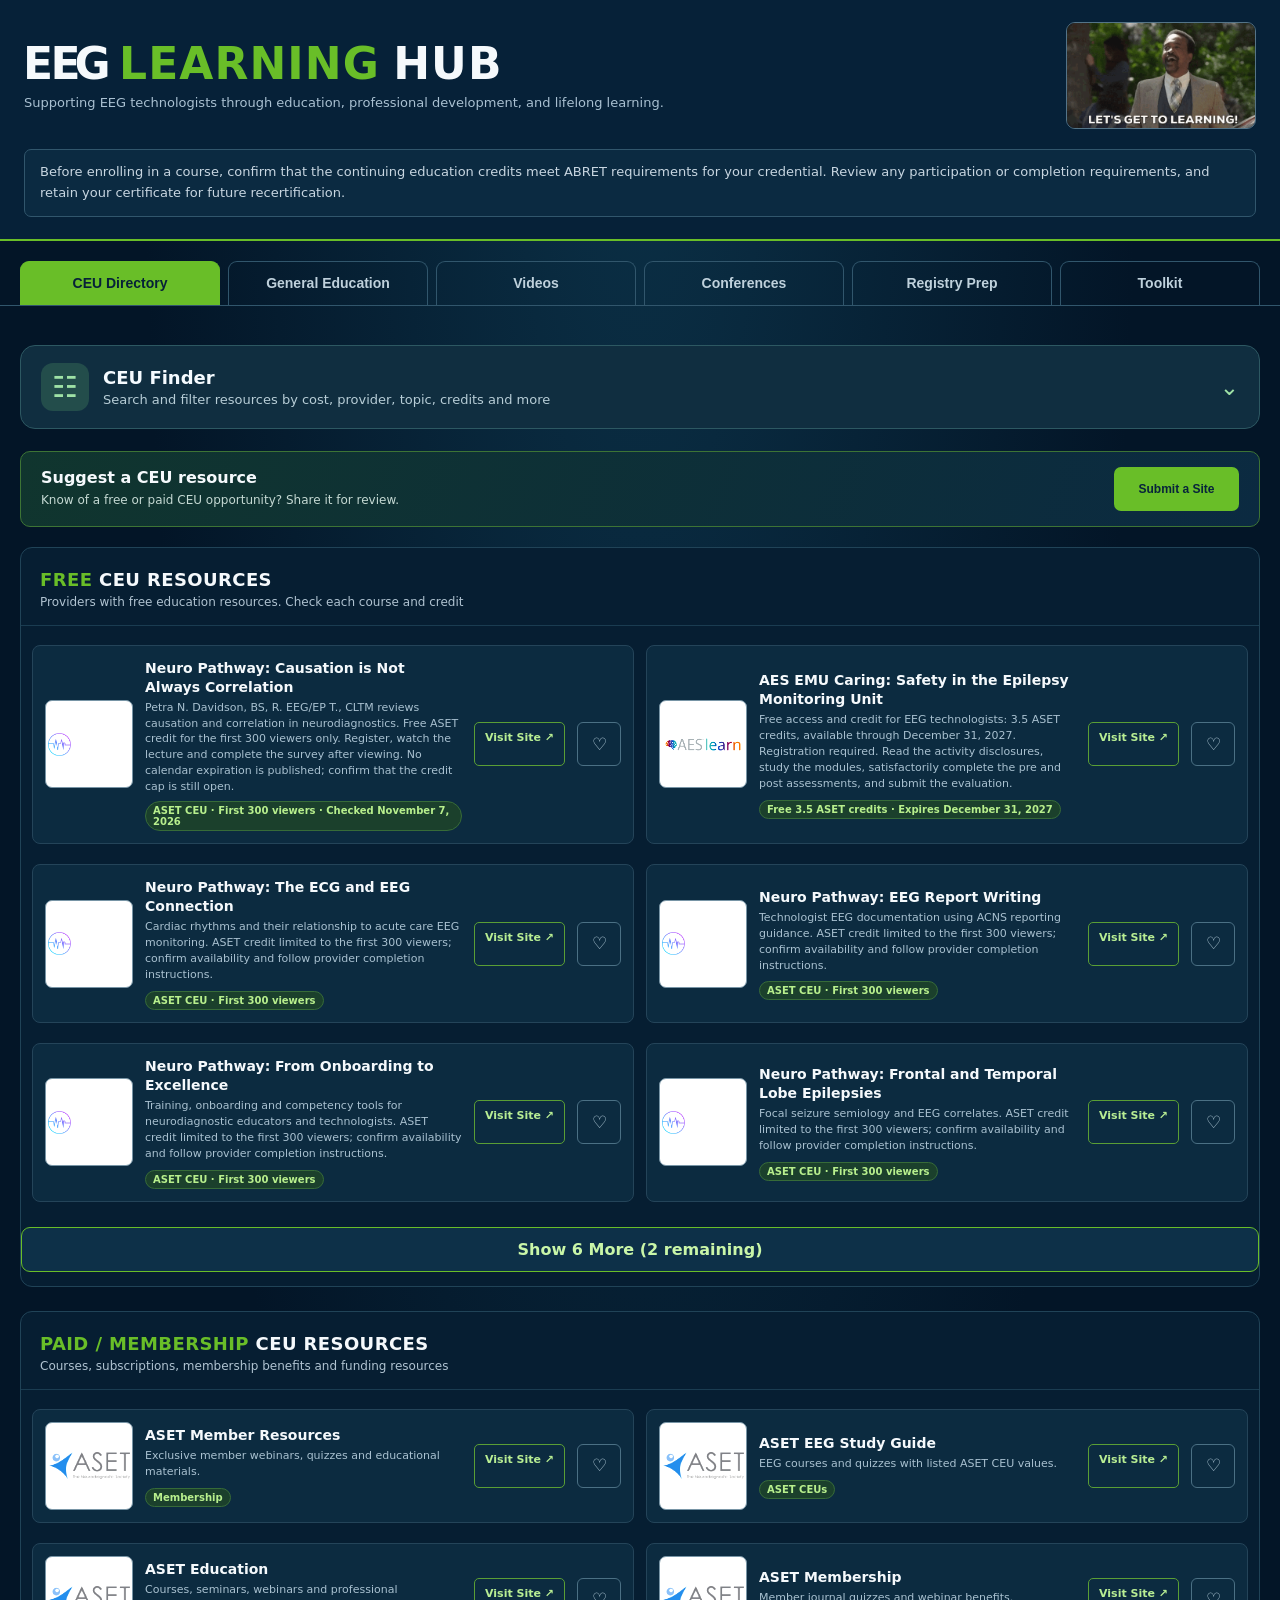
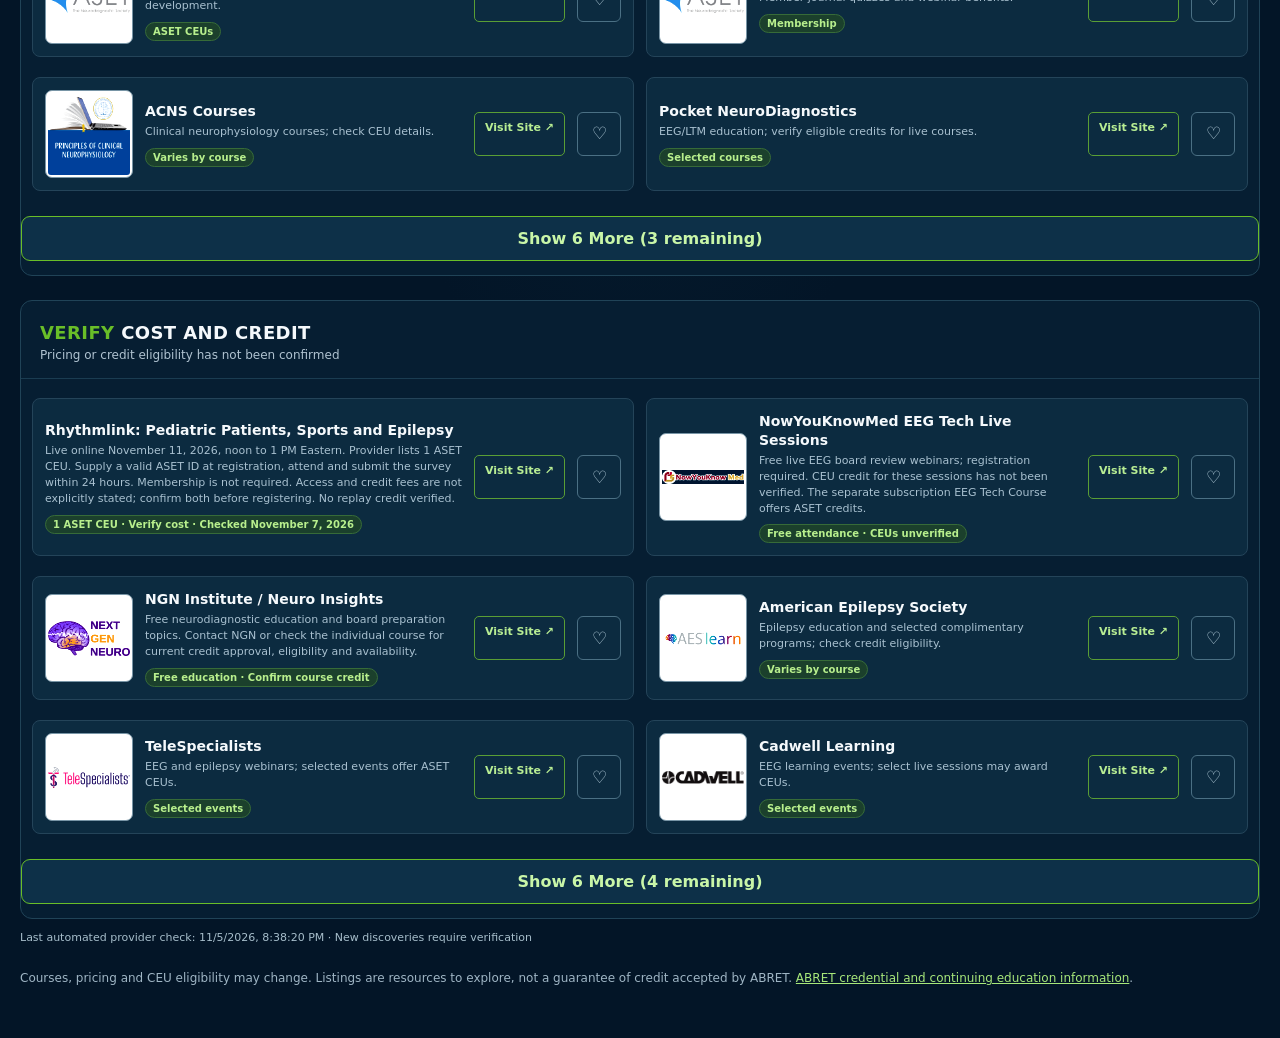
==== index.html @ 89c53925 "Show remaining resource counts on all See More buttons" ====
<!DOCTYPE html>
<html lang="en"><head><meta charset="utf-8"/><meta content="width=device-width,initial-scale=1" name="viewport"/><title>EEG Learning Hub</title><style>
:root{color-scheme:dark;--bg:#031527;--navy:#08243b;--panel:#092238;--line:#1c4153;--green:#69be28;--muted:#adc2d1}*{box-sizing:border-box}body{margin:0;background:radial-gradient(ellipse at top,#0b3046 0,#031527 55%);font-family:Inter,system-ui,-apple-system,Segoe UI,sans-serif;color:#f5f9fc}header{background:#062138;border-bottom:2px solid var(--green);padding:22px max(24px,calc((100vw - 1280px)/2));}.head{display:flex;align-items:center;justify-content:space-between;gap:24px}.brand{display:flex;align-items:center;gap:15px}.pulse{width:53px;height:53px;border:2px solid var(--green);border-radius:50%;display:grid;place-items:center;color:var(--green);font-size:29px}h1{margin:0;font-size:clamp(27px,4vw,44px);line-height:1.05;letter-spacing:-1px}h1 em{font-style:normal;color:var(--green)}.sub{color:#a9c0d1;margin:8px 0 0;font-size:13px}.baby{width:190px;height:107px;object-fit:cover;border:1px solid #547488;border-radius:9px}.notice{margin:20px auto 0;border:1px solid #31566c;border-radius:7px;background:#0b2a41;padding:12px 15px;max-width:1280px;color:#c8d6e1;font-size:13px;line-height:1.6}main{max-width:1320px;margin:0 auto;padding:27px 20px 50px}.grid{display:grid;grid-template-columns:1fr 1fr;gap:22px}.column{background:#061e32;border:1px solid #204357;border-radius:12px;overflow:hidden}.sectionhead{display:flex;align-items:center;gap:12px;padding:21px 19px 16px;border-bottom:1px solid #1a3c51}.symbol{display:grid;place-items:center;background:#173b38;border:1px solid #3e7b40;border-radius:50%;height:42px;width:42px;color:var(--green);font-size:22px}.sectionhead h2{font-size:18px;margin:0;letter-spacing:.4px}.sectionhead h2 span{color:var(--green)}.sectionhead p{font-size:12px;color:#b0c3d1;margin:5px 0 0}.entries{padding:11px}.entry{display:flex;gap:12px;align-items:center;background:#0c2b40;border:1px solid #244459;border-radius:8px;margin:8px 0;padding:12px}.logo{height:49px;width:49px;min-width:49px;border:1px solid #43616c;border-radius:7px;background:#eef5f8;color:#12334b;display:grid;place-items:center;font-size:12px;font-weight:900;text-transform:uppercase;text-align:center;padding:3px;letter-spacing:-.3px}.info{min-width:0;flex:1}.info strong{font-size:14px}.info p{margin:4px 0 6px;color:#a9c1d0;font-size:11px;line-height:1.45}.tag{display:inline-block;color:#b8ef8d;background:#1b402c;border:1px solid #376b38;padding:3px 7px;border-radius:20px;font-size:10px;font-weight:700}.visit{color:#b8ed93;border:1px solid #5a9e35;border-radius:5px;text-decoration:none;padding:8px 10px;font-size:11px;font-weight:700;white-space:nowrap}.visit:hover{background:#69be28;color:#071a27}.footer{color:#9fb5c4;font-size:12px;line-height:1.6;margin-top:25px}.footer a{color:#a7e77a}.update{font-size:11px;color:#a7becb;margin:12px 0 0}.candidate{border-color:#715f37}.candidate .tag{color:#f4db91;background:#433b24;border-color:#806b39}@media(max-width:850px){.grid{grid-template-columns:1fr}.baby{width:145px;height:86px}header{padding:20px}.entry{padding:10px}.sectionhead h2{font-size:16px}}@media(max-width:480px){.baby{width:112px;height:75px}.pulse{display:none}h1{font-size:27px}.visit{font-size:10px;padding:7px}.logo{height:40px;width:40px;min-width:40px}.info strong{font-size:12px}}

.submit-banner{max-width:1280px;margin:0 0 20px;padding:20px;border:1px solid #3d7435;border-radius:12px;background:linear-gradient(110deg,#10352e,#0b2a41);display:flex;align-items:center;justify-content:space-between;gap:18px}
.submit-banner h2{font-size:19px;margin:0 0 6px}.submit-banner p{font-size:13px;color:#c5d9d3;margin:0;line-height:1.5}
.submit-btn{border:0;border-radius:7px;background:#69be28;color:#08243b;padding:12px 18px;font-size:13px;font-weight:800;cursor:pointer;white-space:nowrap}
.submit-btn:hover{background:#83d74a}
.ceu-dialog{border:1px solid #40675d;border-radius:14px;background:#08243b;color:#f5f9fc;max-width:570px;width:calc(100% - 28px);max-height:90vh;overflow:auto;padding:25px;box-shadow:0 24px 70px #0009}
.ceu-dialog::backdrop{background:#010c18c9}
.dialog-top{display:flex;align-items:start;justify-content:space-between;gap:15px}
.dialog-top h2{margin:0 0 7px;color:#b8ef8d;font-size:23px}
.dialog-top p{color:#b4c9d5;font-size:13px;line-height:1.55;margin:0 0 16px}
.dialog-close{background:transparent;color:white;border:1px solid #567384;border-radius:6px;font-size:21px;cursor:pointer;padding:3px 11px}
.ceu-form{display:grid;grid-template-columns:1fr 1fr;gap:14px}
.ceu-field{display:flex;flex-direction:column;gap:6px}
.ceu-field.wide{grid-column:1/-1}
.ceu-field label{font-size:12px;font-weight:700;color:#e2f0f7}
.ceu-field input,.ceu-field select,.ceu-field textarea{width:100%;border:1px solid #547184;border-radius:7px;background:#0d3049;color:white;padding:11px;font:inherit;font-size:14px}
.ceu-field input:focus,.ceu-field select:focus,.ceu-field textarea:focus{outline:2px solid #69be28;outline-offset:1px}
.ceu-field input::placeholder,.ceu-field textarea::placeholder{color:#a5bdcb}
.ceu-form .submit-btn{grid-column:1/-1}
.ceu-privacy{grid-column:1/-1;color:#b2c6d1;font-size:12px;line-height:1.5}
.ceu-setup{grid-column:1/-1;color:#ffdf94;font-size:12px}
@media(max-width:650px){.submit-banner{flex-direction:column;align-items:stretch}.submit-btn{width:100%}.ceu-form{grid-template-columns:1fr}}

/* CEU tools */
.tools-shell{max-width:1280px;margin:22px auto 0;padding:0 20px}.tools-head{font-size:21px;color:#f5f9fc;margin:0 0 13px}.tools-grid{display:grid;grid-template-columns:1fr 1fr;gap:16px}.tool-panel{background:#08243b;border:1px solid #2b5266;border-radius:12px;padding:20px}.tool-panel h3{margin:0 0 7px;font-size:19px;color:#b8ef8d}.tool-panel p{color:#b4c8d4;font-size:13px;line-height:1.5}.tool-panel label{display:block;color:#dce9f1;font-size:12px;margin:12px 0 5px;font-weight:700}.tool-panel input,.tool-panel select{width:100%;border:1px solid #56788b;border-radius:6px;background:#0e3049;color:#fff;padding:10px;font:inherit;font-size:14px}.tool-panel input::placeholder{color:#9fb7c6}.tool-btn{display:inline-block;border:1px solid #69be28;border-radius:7px;background:#69be28;color:#062138;padding:10px 13px;margin-top:12px;cursor:pointer;font-weight:800;font-size:12px}.tool-btn.secondary{background:transparent;color:#b8ef8d}.tool-btn:focus-visible,.favorite-btn:focus-visible{outline:3px solid #fff;outline-offset:2px}.tool-muted{font-size:11px;color:#aec5d1;line-height:1.5}.tool-result{padding:12px;margin-top:12px;background:#103b46;border:1px solid #39725b;border-radius:8px;font-size:14px;line-height:1.6}.tool-result strong{color:#b8ef8d}.tool-list{margin-top:12px;display:grid;gap:9px}.tool-item{background:#0c2b40;border:1px solid #315569;border-radius:8px;padding:12px;display:flex;align-items:center;justify-content:space-between;gap:10px}.tool-item strong{font-size:13px}.tool-item small{display:block;color:#b1c8d6;font-size:11px;margin-top:5px;line-height:1.5}.tool-item a{color:#b8ef8d}.tool-item button{background:transparent;border:1px solid #547386;color:#dceaf2;border-radius:5px;padding:7px;cursor:pointer}.tool-empty{padding:14px;background:#0c2b40;border:1px dashed #45677b;border-radius:8px;color:#b8cbd8;font-size:13px}.favorite-btn{border:1px solid #4b7084;border-radius:6px;background:transparent;color:#b8d0dd;padding:8px;cursor:pointer;font-size:17px;flex-shrink:0}.favorite-btn[aria-pressed=true]{color:#69be28;border-color:#69be28}.track-fields{display:grid;grid-template-columns:1fr 1fr;gap:0 12px}.track-fields .wide{grid-column:1/-1}.tools-note{font-size:12px;color:#b7cbd6;margin:12px 0}.tools-note a{color:#b8ef8d}@media(max-width:780px){.tools-grid{grid-template-columns:1fr}.track-fields{grid-template-columns:1fr}.tools-shell{padding:0 15px}}

/* CEU Toolkit: professional expandable sections */
.toolkit-intro{color:#b4c9d5;font-size:13px;margin:4px 0 20px}
.toolkit-accordions{display:grid;grid-template-columns:1fr;gap:12px;max-width:1060px;margin:0 auto}
.tool-accordion{border:1px solid #2b5266;border-radius:12px;background:#0a2940;overflow:hidden;transition:border-color .2s ease,background .2s ease}
.tool-accordion:hover{border-color:#4b8052}
.tool-accordion[open]{border-color:#69be28;background:#0b2c43}
.tool-accordion>summary{list-style:none;display:flex;align-items:center;gap:15px;padding:19px 21px;cursor:pointer;user-select:none;min-height:74px}
.tool-accordion>summary::-webkit-details-marker{display:none}
.tool-accordion>summary:focus-visible{outline:3px solid #69be28;outline-offset:-4px}
.accordion-symbol{width:38px;height:38px;flex-shrink:0;border:1px solid #456e55;border-radius:9px;background:#153b37;color:#a6ed76;display:grid;place-items:center;font-size:22px;line-height:1}
.accordion-name{flex:1;color:#f3f8fb;font-size:17px;font-weight:750;letter-spacing:.1px}
.accordion-chevron{width:11px;height:11px;flex-shrink:0;border-right:2px solid #9dd57c;border-bottom:2px solid #9dd57c;transform:rotate(45deg);transition:transform .2s ease;margin-right:5px;margin-top:-5px}
.tool-accordion[open] .accordion-chevron{transform:rotate(225deg);margin-top:5px}
.accordion-body{padding:18px 22px 24px;border-top:1px solid #24485b;background:#082238}
.accordion-body>p:first-child{margin-top:0;color:#b9cdda;font-size:13px;line-height:1.6}
.accordion-body .submit-banner{margin:0;max-width:none}
@media(max-width:650px){.tool-accordion>summary{padding:16px 14px;gap:11px;min-height:66px}.accordion-name{font-size:15px}.accordion-body{padding:17px 14px 22px}}

/* Visual recertification progress dashboard */
.renewal-dashboard{margin-top:16px;padding:20px;border:1px solid #3e6d63;border-radius:13px;background:linear-gradient(135deg,#0d3443,#0b293d);color:#eaf5f8}
.renewal-dashboard[hidden]{display:none}
.renewal-top{display:flex;align-items:center;justify-content:space-between;gap:12px;font-size:14px;font-weight:700;margin-bottom:12px}
.renewal-top strong{font-size:24px;color:#a7ef79;font-variant-numeric:tabular-nums}
.renewal-track{height:13px;background:#28475a;border-radius:99px;overflow:hidden}
.renewal-fill{height:100%;width:0;background:linear-gradient(90deg,#69be28,#b4f58a);border-radius:99px;transition:width .25s ease}
.renewal-stats{display:grid;grid-template-columns:repeat(3,minmax(0,1fr));gap:10px;margin-top:17px}
.renewal-stats>div{padding:13px 10px;background:#123a4b;border:1px solid #315765;border-radius:9px;min-width:0}
.renewal-stats span{display:block;font-size:12px;color:#b9d0d8;margin-bottom:7px}
.renewal-stats strong{display:block;font-size:18px;color:#fff;overflow-wrap:anywhere;font-variant-numeric:tabular-nums}
.renewal-message{margin:15px 0 0;font-size:13px;line-height:1.5;color:#c8dfd7}
@media(max-width:570px){.renewal-dashboard{padding:14px}.renewal-stats{grid-template-columns:1fr}.renewal-stats>div{display:flex;align-items:center;justify-content:space-between;gap:10px}.renewal-stats span{margin:0}.renewal-stats strong{font-size:16px}}
@media(min-width:1100px){.grid{grid-template-columns:repeat(3,minmax(0,1fr))}}

.edu-tabs{max-width:1320px;margin:16px auto 0;padding:0 20px;display:flex;gap:10px;flex-wrap:wrap}
.edu-tab{background:#0d3048;color:#d7e8f1;border:1px solid #477187;border-radius:9px;padding:12px 17px;font:inherit;font-size:14px;font-weight:750;cursor:pointer}
.edu-tab[aria-selected="true"]{background:#69be28;color:#071a27;border-color:#69be28}
.edu-tab:focus-visible{outline:3px solid #fff;outline-offset:3px}
#general-education-view[hidden],#ceu-directory-view[hidden]{display:none!important}
.general-education-note{border:1px solid #4b748b;background:#0c2d44;border-radius:10px;padding:17px 20px;margin-bottom:16px;color:#d5e7f0;line-height:1.6}
.general-education-note strong{display:block;font-size:19px;color:#fff;margin-bottom:5px}
.general-education-note p{margin:0}
#general-education-view .grid{grid-template-columns:1fr}
@media(max-width:650px){.edu-tabs{gap:7px}.edu-tab{flex:1;padding:11px 8px;font-size:12px}}
.eeg-video-brand{overflow:hidden;display:flex;align-items:center;justify-content:center;background:#fff!important;border-radius:12px}.eeg-video-brand img{width:85%;height:85%;object-fit:contain;display:block}.eeg-video-brand{min-width:48px;min-height:48px}

/* Final EEG Tech NES title artwork: only active on the Zelda ready screen. */
#flappy-easter-box .fb-overlay.zelda-story-intro{
 background:#f7b1a8 url("[data-uri]") center center / 100% 100% no-repeat !important;
 padding:0 !important;gap:0 !important;overflow:hidden !important;cursor:pointer;
}
#flappy-easter-box .fb-overlay.zelda-story-intro > #fb-title,
#flappy-easter-box .fb-overlay.zelda-story-intro > #fb-message,
#flappy-easter-box .fb-overlay.zelda-story-intro > #fb-start{display:none !important;}
</style><style>
.ceu-tabs{max-width:1280px;margin:20px auto 0;padding:0 20px;display:flex;gap:10px;border-bottom:1px solid #31566c}
.ceu-tab{background:transparent;color:#bfd1dc;border:1px solid #31566c;border-bottom:0;border-radius:9px 9px 0 0;padding:13px 22px;font-size:14px;font-weight:750;cursor:pointer}
.ceu-tab:hover,.ceu-tab:focus-visible{color:#fff;border-color:#69be28}
.ceu-tab.active{background:#69be28;color:#062138;border-color:#69be28}
.ceu-view[hidden]{display:none!important}
@media(max-width:480px){.ceu-tab{flex:1;padding:12px 8px;font-size:13px}}
</style><style>.conference-grid{max-width:1280px;margin:auto;display:grid;grid-template-columns:repeat(2,minmax(0,1fr));gap:16px}.conference-card{background:#061e32;border:1px solid #204357;border-radius:12px;padding:22px}.conference-card h3{font-size:18px}.conference-card small,.conference-card a{color:#a3e572}.conference-card a{font-weight:700}@media(max-width:700px){.conference-grid{grid-template-columns:1fr}.ceu-tabs{flex-wrap:wrap}.ceu-tab{flex:1 1 40%}}</style>
<style>
.entry .logo {
  overflow: hidden;
  padding: 5px;
}
.entry .logo img {
  display: block;
  width: 100%;
  height: 100%;
  object-fit: contain;
}
</style>


















<style id="registry-prep-layout">
/* Registry Prep: one consistent responsive layout, original navy and green theme */
#registry-prep-view {
  width:100%; max-width:1280px; margin:0 auto; padding:22px 20px 52px;
}
#registry-prep-view > .general-education-note {
  max-width:none; margin:0 0 12px; padding:18px 22px;
  background:#0c2d44; border:1px solid #31566c; border-radius:10px;
  color:#d5e7f0; text-align:center;
}
#registry-prep-view > .general-education-note strong {
  display:block; color:#f5f9fc; font-size:21px; margin-bottom:5px;
}
#registry-prep-view > .general-education-note p {
  max-width:750px; margin:0 auto; font-size:13px; line-height:1.6;
}
#registry-prep-view > .submit-banner {
  display:flex; flex-direction:row; align-items:center; justify-content:space-between;
  gap:16px; max-width:none !important; margin:0 0 22px !important;
  padding:15px 20px; border:1px solid #3d7435; border-radius:10px;
  background:linear-gradient(110deg,#10352e,#0b2a41); text-align:left;
}
#registry-prep-view > .submit-banner > div { flex:1; min-width:0; max-width:none; margin:0; }
#registry-prep-view > .submit-banner h2 { margin:0 0 4px; font-size:16px; color:#f5f9fc; }
#registry-prep-view > .submit-banner p { margin:0; font-size:12px; color:#c5d9d3; line-height:1.5; }
#registry-prep-view > .submit-banner .submit-btn {
  flex:none; width:auto; min-width:125px; padding:10px 15px;
  background:#69be28; color:#08243b; font-size:12px;
}
#registry-prep-view > .grid {
  display:flex; flex-direction:column; gap:22px;
  width:100%; max-width:none; margin:0;
}
#registry-prep-view .column { width:100%; min-width:0; overflow:hidden; }
#registry-prep-view .sectionhead {
  display:flex; align-items:center; justify-content:flex-start;
  padding:17px 20px; text-align:left;
}
#registry-prep-view .sectionhead h2 { font-size:18px; }
#registry-prep-view .sectionhead p { font-size:12px; }
#registry-prep-view .entries {
  display:grid; grid-template-columns:repeat(3,minmax(0,1fr));
  gap:12px; padding:14px; align-items:stretch;
}
#registry-prep-view .entry {
  display:flex; flex-direction:column; align-items:center;
  min-width:0; margin:0; padding:17px 14px;
  gap:10px; text-align:center;
}
#registry-prep-view .entry .logo { width:50px; height:50px; min-width:50px; }
#registry-prep-view .entry .info {
  flex:1; width:100%; min-width:0; display:flex;
  flex-direction:column; align-items:center; gap:6px;
}
#registry-prep-view .entry .info strong { font-size:14px; line-height:1.35; overflow-wrap:anywhere; }
#registry-prep-view .entry .info p { font-size:12px; line-height:1.5; margin:0; overflow-wrap:anywhere; }
#registry-prep-view .entry .tag { margin-top:auto; }
#registry-prep-view .entry .visit { margin-top:auto; font-size:11px; }
#registry-prep-view .footer { margin:20px 0 0; }
@media(max-width:900px) {
  #registry-prep-view .entries { grid-template-columns:repeat(2,minmax(0,1fr)); }
}
@media(max-width:600px) {
  #registry-prep-view { padding:16px 12px 35px; }
  #registry-prep-view > .general-education-note { padding:16px 13px; }
  #registry-prep-view > .general-education-note strong { font-size:19px; }
  #registry-prep-view > .submit-banner { flex-direction:column; align-items:stretch; text-align:center; padding:15px; gap:12px; }
  #registry-prep-view > .submit-banner .submit-btn { width:100%; }
  #registry-prep-view .entries { grid-template-columns:1fr; gap:9px; padding:10px; }
  #registry-prep-view .entry { flex-direction:row; text-align:left; align-items:center; padding:12px; gap:11px; }
  #registry-prep-view .entry .logo { flex:none; width:43px; height:43px; min-width:43px; }
  #registry-prep-view .entry .info { align-items:flex-start; gap:5px; }
  #registry-prep-view .entry .tag { margin-top:0; }
  #registry-prep-view .entry .visit { flex:none; margin:0; }
  #registry-prep-view .sectionhead { padding:15px; }
}
@media(max-width:380px) {
  #registry-prep-view .entry { flex-wrap:wrap; }
  #registry-prep-view .entry .visit { margin-left:54px; }
}


</style>
<style id="section-suggestion-layout">
#ceu-directory-view > .section-suggestion,
#general-education-view > .section-suggestion,
#conferences-view > .section-suggestion {
  display:flex;align-items:center;justify-content:space-between;gap:16px;
  width:100%;max-width:none;margin:0 0 20px;padding:15px 20px;
  border:1px solid #3d7435;border-radius:10px;
  background:linear-gradient(110deg,#10352e,#0b2a41);text-align:left;
}
.section-suggestion > div {flex:1;min-width:0}
.section-suggestion h2 {margin:0 0 4px;font-size:16px;color:#f5f9fc}
.section-suggestion p {margin:0;font-size:12px;color:#c5d9d3;line-height:1.5}
.section-suggestion .submit-btn {flex:none;width:auto;min-width:125px;padding:10px 15px;background:#69be28;color:#08243b;font-size:12px}
@media(max-width:600px) {
#ceu-directory-view > .section-suggestion,
#general-education-view > .section-suggestion,
#conferences-view > .section-suggestion {flex-direction:column;align-items:stretch;text-align:center;padding:15px}
.section-suggestion .submit-btn {width:100%}
}
</style>
<style id="eeg-videos-styles">
#videos-view{max-width:1280px;margin:0 auto;padding:22px 20px 52px;width:100%}
#videos-view .general-education-note{max-width:none;margin:0 0 14px}
.eeg-video-note{font-size:13px;line-height:1.6;color:#b7cbd5;border:1px solid #31566c;border-radius:12px;padding:13px 16px;margin-bottom:20px;background:rgba(7,23,37,.55)}
.eeg-video-grid{display:grid;grid-template-columns:repeat(2,minmax(0,1fr));gap:16px}
.eeg-video-card{display:flex;gap:16px;align-items:flex-start;border:1px solid #31566c;border-radius:16px;padding:20px;background:linear-gradient(145deg,#102c40,#091e2f);box-shadow:0 6px 22px rgba(0,0,0,.12)}
.eeg-video-mark{display:flex;flex:0 0 46px;width:46px;height:46px;align-items:center;justify-content:center;border-radius:12px;background:rgba(95,220,132,.12);border:1px solid rgba(95,220,132,.45);color:#82e7a0;font-size:20px}
.eeg-video-info{min-width:0}.eeg-video-info h3{font-size:18px;line-height:1.3;color:#effafc;margin:0 0 6px}.eeg-video-info p{font-size:14px;color:#c3d6df;line-height:1.6;margin:0 0 12px}
.eeg-video-info .eeg-video-meta{color:#80e8a3;font-weight:700;font-size:12px;margin-bottom:8px}
.eeg-video-info a{display:inline-flex;gap:8px;align-items:center;border:1px solid #66d68d;border-radius:9px;padding:9px 13px;color:#9df5b7;text-decoration:none;font-weight:700;font-size:13px;min-height:42px}
.eeg-video-info a:hover,.eeg-video-info a:focus-visible{background:rgba(95,220,132,.13)}
@media(max-width:760px){.eeg-video-grid{grid-template-columns:1fr}.eeg-video-card{padding:16px}.eeg-video-mark{width:40px;height:40px;flex-basis:40px}}
</style><style id="eeg-larger-clearer-icons">
/* Larger, legible provider icons throughout the resource tabs. */
.entry .logo {width:66px!important;height:66px!important;min-width:66px!important;padding:4px!important;flex-shrink:0;}
.entry .logo img {width:100%!important;height:100%!important;object-fit:contain!important;image-rendering:auto;}
.conference-card .conference-logo {width:72px!important;height:72px!important;object-fit:contain!important;padding:4px!important;}
.eeg-video-card .eeg-video-mark,.eeg-video-brand {width:66px!important;height:66px!important;min-width:66px!important;flex-basis:66px!important;}
.eeg-video-brand img,.eeg-video-mark img {width:94%!important;height:94%!important;object-fit:contain!important;}
.accordion-symbol {width:48px!important;height:48px!important;font-size:27px!important;}
@media(max-width:650px){.entry .logo{width:56px!important;height:56px!important;min-width:56px!important}.conference-card .conference-logo{width:60px!important;height:60px!important}.eeg-video-card .eeg-video-mark,.eeg-video-brand{width:56px!important;height:56px!important;min-width:56px!important;flex-basis:56px!important}}
</style><style id="smart-ceu-finder-style">#smart-ceu-finder{margin:12px 0 22px;border:1px solid #2d5862;background:#102e40;border-radius:15px;overflow:hidden}#smart-ceu-finder>summary{list-style:none;cursor:pointer;display:flex;align-items:center;gap:14px;padding:17px 20px;color:#f5fbff}#smart-ceu-finder>summary::-webkit-details-marker{display:none}.scf-icon{width:48px;height:48px;border-radius:12px;background:#234d4b;color:#9fe2a6;font-size:29px;display:grid;place-items:center;flex-shrink:0}.scf-summary{display:flex;flex:1;flex-direction:column;gap:4px}.scf-summary strong{font-size:18px}.scf-summary small{font-size:13px;color:#b7cdd6}.scf-chevron{font-size:23px;color:#9fe2a6;transition:transform .2s}#smart-ceu-finder[open] .scf-chevron{transform:rotate(180deg)}.scf-body{border-top:1px solid #2d5862;padding:18px 20px}.scf-search-label{display:block;margin-bottom:7px;font-size:13px;color:#c6dce4}.scf-body input,.scf-body select{width:100%;border:1px solid #426477;border-radius:8px;background:#071e2e;color:#fff;padding:12px;font-size:15px;min-width:0}.scf-controls{display:grid;grid-template-columns:repeat(3,minmax(0,1fr));gap:13px;margin:17px 0}.scf-controls label{font-size:13px;color:#d3e4e9;display:flex;flex-direction:column;gap:6px}.scf-actions{display:flex;justify-content:space-between;align-items:center;gap:12px;margin-bottom:12px;color:#b9d1d9;font-size:13px}.scf-actions button{background:transparent;color:#a6e9ba;border:1px solid #487164;padding:8px 12px;border-radius:8px;cursor:pointer}.scf-action-buttons{display:flex;gap:10px;flex-wrap:wrap;justify-content:flex-end}#scf-submit{background:#9fe2a6!important;color:#092b27!important;border:1px solid #9fe2a6!important;font-weight:800;padding:12px 22px;min-height:44px}#scf-submit:hover{background:#c3f5c8!important}#scf-submit:focus-visible{outline:3px solid #fff;outline-offset:3px}@media(max-width:700px){.scf-actions{align-items:stretch;flex-direction:column}.scf-action-buttons{display:grid;grid-template-columns:1fr 1fr}.scf-action-buttons button{min-height:44px}}.scf-results{display:grid;grid-template-columns:repeat(2,minmax(0,1fr));gap:11px}.scf-result{padding:14px;background:#092337;border:1px solid #2d4b60;border-radius:10px;min-width:0}.scf-result strong{display:block;font-size:15px;margin-bottom:7px}.scf-result p{font-size:13px;color:#b8cbd6;margin:7px 0}.scf-result .scf-tags{display:flex;flex-wrap:wrap;gap:6px}.scf-tag{font-size:11px;background:#23434f;border-radius:5px;padding:4px 7px;color:#d7e7e9}.scf-result a{display:inline-block;margin-top:8px;color:#a6e9ba;font-size:13px;font-weight:600}.scf-note{color:#adc4d0;font-size:12px;line-height:1.5;margin:16px 0 0}@media(max-width:700px){.scf-controls,.scf-results{grid-template-columns:1fr}.scf-body{padding:14px}.scf-summary strong{font-size:16px}.scf-summary small{font-size:12px}#smart-ceu-finder>summary{padding:13px}.scf-icon{width:42px;height:42px}}</style><style id="galaxy-fold-cover-responsive">
/* Galaxy Fold 7 cover display: narrow portrait layout, without changing unfolded/tablet layouts. */
@media (max-width: 420px) {
  html,body {max-width:100%;overflow-x:clip}
  header {padding:15px 12px}
  .head {gap:9px;align-items:center;min-width:0}
  .brand,.brand>div {min-width:0;flex:1 1 auto}
  header h1 {font-size:clamp(21px,6.4vw,27px);line-height:1.12;letter-spacing:-.6px;overflow-wrap:normal}
  header .sub {font-size:11px;line-height:1.4;margin-top:5px}
  header .baby {width:68px;height:65px;min-width:0;flex:0 0 68px;object-fit:cover}
  main {padding:15px 10px 32px;min-width:0}
  .notice {margin:12px 10px 0;padding:11px;font-size:12px}
  .edu-tabs,.ceu-tabs {padding-left:10px;padding-right:10px;gap:6px;min-width:0}
  .edu-tabs {display:grid;grid-template-columns:repeat(2,minmax(0,1fr))}
  .edu-tab,.ceu-tab {min-width:0;white-space:normal;text-align:center;overflow-wrap:anywhere;font-size:11px;line-height:1.25;padding:11px 5px}
  .ceu-tabs {display:grid;grid-template-columns:repeat(3,minmax(0,1fr))}
  .grid,.tools-grid,.conference-grid,.scf-controls,.scf-results {grid-template-columns:minmax(0,1fr)}
  .column,.tool-panel,.conference-card,.entry,.info {min-width:0}
  .entries {padding:7px}
  .entry {gap:8px;padding:9px 7px;flex-wrap:wrap;align-items:center}
  .entry .logo {width:45px!important;height:45px!important;min-width:45px!important;flex-basis:45px!important}
  .entry .info {flex:1 1 calc(100% - 62px)}
  .entry .info strong {font-size:13px;overflow-wrap:anywhere}
  .entry .info p {font-size:11px;overflow-wrap:anywhere}
  .entry .visit {margin-left:53px;min-height:38px;display:inline-flex;align-items:center;justify-content:center;font-size:12px;padding:8px 13px}
  .sectionhead {padding:14px 11px;gap:9px}
  .sectionhead h2 {font-size:15px}
  .tools-shell {padding:0 10px}
  .tool-panel,.conference-card {padding:14px}
  .submit-banner {padding:14px;margin-bottom:14px}
  #smart-ceu-finder {margin:10px 0 16px}
  #smart-ceu-finder>summary {gap:9px;padding:12px 10px}
  #smart-ceu-finder .scf-icon {width:36px;height:36px;font-size:22px;flex-basis:36px}
  #smart-ceu-finder .scf-summary {min-width:0}
  #smart-ceu-finder .scf-summary strong {font-size:15px}
  #smart-ceu-finder .scf-summary small {font-size:11px;line-height:1.4}
  #smart-ceu-finder .scf-body {padding:12px 10px}
  .scf-action-buttons {grid-template-columns:1fr 1fr;gap:7px}
  .scf-action-buttons button,#scf-submit {padding:11px 7px;font-size:12px;white-space:normal}
  .scf-result {padding:12px}
  .tool-item {flex-wrap:wrap}
  .tool-item a {overflow-wrap:anywhere}
  input,select,textarea {max-width:100%}
}
@media (max-width: 350px) {
  header .baby {width:54px;height:55px;flex-basis:54px}
  header h1 {font-size:20px}
  .edu-tab {font-size:10px}
  .scf-action-buttons {grid-template-columns:1fr}
  .entry .visit {margin-left:0;width:100%}
}
</style><style id="other-tab-finder-styles">
.other-tab-finder{margin:12px 0 22px;border:1px solid #2d5862;background:#102e40;border-radius:15px;overflow:hidden;color:#f5fbff}.other-tab-finder>summary{list-style:none;cursor:pointer;display:flex;align-items:center;gap:14px;padding:17px 20px}.other-tab-finder>summary::-webkit-details-marker{display:none}.other-tab-finder .scf-summary{flex:1}.otf-body{padding:18px;display:grid;gap:16px}.otf-body label{display:grid;gap:7px;color:#dceef4;font-size:14px;font-weight:650}.otf-body input,.otf-body select{width:100%;min-width:0;min-height:44px;border-radius:9px;border:1px solid #47727b;background:#071f31;color:white;padding:11px 12px;font:inherit}.otf-controls{display:grid;grid-template-columns:repeat(3,minmax(0,1fr));gap:12px}.otf-actions{display:flex;justify-content:space-between;align-items:center;gap:12px;flex-wrap:wrap}.otf-actions button{min-height:44px;padding:10px 16px;border-radius:9px;cursor:pointer;border:1px solid #487164;background:transparent;color:#a6e9ba;font-weight:700}.otf-actions .otf-submit{background:#9fe2a6;color:#092b27;border-color:#9fe2a6}.otf-results{display:grid;gap:12px}.otf-result{padding:15px;background:#09283b;border:1px solid #2d5862;border-radius:11px;overflow-wrap:anywhere}.otf-result strong{display:block;color:white;margin-bottom:7px}.otf-result p{font-size:13px;line-height:1.55;color:#d2e3ec;margin:6px 0 12px}.otf-result a{display:inline-block;color:#a6e9ba;font-weight:700}.otf-result small{display:block;color:#b8cbd3;margin-bottom:7px}@media(max-width:700px){.otf-controls{grid-template-columns:1fr}.otf-actions{align-items:stretch;flex-direction:column}.otf-actions .scf-action-buttons{display:grid;grid-template-columns:1fr 1fr;width:100%}.otf-actions button{width:100%;padding:10px 6px}.other-tab-finder>summary{padding:13px;gap:10px}.otf-body{padding:13px}}
</style><style id="zelda-full-story-repair">
/* Restore complete, accessible story over the original NES title artwork. */
#flappy-easter-box .fb-overlay.zelda-story-intro {
 background: #f9aea6 url("[data-uri]") center center / 100% 100% no-repeat !important;
 position:absolute !important; padding:0 !important; overflow:hidden !important;
 display:flex !important; align-items:center !important; justify-content:center !important;
}
#flappy-easter-box .fb-overlay.zelda-story-intro > #fb-title,
#flappy-easter-box .fb-overlay.zelda-story-intro > #fb-start {display:none !important;}
#flappy-easter-box .fb-overlay.zelda-story-intro > #fb-message {
 display:block !important; position:absolute !important; z-index:3 !important;
 top:57% !important; left:17% !important; width:66% !important;
 height:24% !important; max-width:none !important; max-height:none !important;
 box-sizing:border-box !important; margin:0 !important; padding:2px 5px !important;
 background:#f9aea6 !important; border:0 !important; border-radius:0 !important;
 color:#21150e !important; text-shadow:none !important; text-align:center !important;
 font-family:monospace !important; font-size:clamp(8px,1.05vw,14px) !important;
 font-weight:800 !important; line-height:1.18 !important; white-space:pre-line !important;
 overflow-y:auto !important; scrollbar-width:thin !important;
}
#flappy-easter-box .fb-overlay.zelda-story-intro::after {
 content:'PRESS SPACE OR TAP TO BEGIN' !important; position:absolute !important;
 top:81% !important; left:15% !important; width:70% !important;
 color:#21150e !important; font:900 clamp(9px,1.5vw,18px) monospace !important;
 text-align:center !important; z-index:4 !important;
}
@media(max-width:650px){
 #flappy-easter-box .fb-overlay.zelda-story-intro > #fb-message{font-size:clamp(7px,1.65vw,10px) !important;line-height:1.08 !important;}
 #flappy-easter-box .fb-overlay.zelda-story-intro::after{font-size:9px !important;}
}
</style><style id="rad-eeg-nes-intro-20261103">
#rad-eeg-overlay.rad-eeg-nes-intro {
  inset:0!important; border:0!important; padding:0!important; gap:0!important;
  display:flex; flex-direction:column; justify-content:flex-start!important;
  background:#000!important; overflow:hidden; color:#fff;
  font-family:"Courier New",monospace; image-rendering:pixelated;
}
#rad-eeg-overlay.rad-eeg-nes-intro::before {
  content:""; display:block; flex:0 0 29%; width:100%;
  background-image:url('[data-uri]'); background-size:contain;
  background-position:center; background-repeat:no-repeat;
  image-rendering:pixelated;
}
#rad-eeg-overlay.rad-eeg-nes-intro #rad-eeg-title {display:none!important}
#rad-eeg-overlay.rad-eeg-nes-intro #rad-eeg-message {
  position:relative; z-index:2; box-sizing:border-box;
  width:88%; max-width:none; margin:9% auto 0;
  flex:0 0 auto; padding:9px 14px;
  border:3px solid #ffd45a; background:#050505;
  color:#fff; text-shadow:none; font-family:"Courier New",monospace;
  font-weight:900; font-size:clamp(10px,1.45vw,18px);
  line-height:1.3; letter-spacing:.1px; text-align:center;
}
#rad-eeg-overlay.rad-eeg-nes-intro #rad-eeg-message .rad-controls {
  display:block; margin-top:6px; padding-top:6px;
  border-top:2px solid #178cf5; color:#a9a0ff;
  font-size:.85em;
}
#rad-eeg-overlay.rad-eeg-nes-intro::after {
  content:""; position:absolute; z-index:0;
  bottom:0; left:0; width:100%; height:34%;
  background-image:url('[data-uri]'); background-size:100% 100%;
  background-repeat:no-repeat; image-rendering:pixelated;
}
#rad-eeg-overlay.rad-eeg-nes-intro #rad-eeg-start {
  position:absolute; z-index:3; bottom:3%; left:50%;
  transform:translateX(-50%); padding:5px 16px;
  background:#000; border:0; color:#a99cff;
  font-family:"Courier New",monospace; font-weight:900;
  font-size:clamp(13px,2.1vw,25px); letter-spacing:2px;
  text-shadow:2px 2px #343080; white-space:nowrap; cursor:pointer;
}
@media(max-width:650px){
 #rad-eeg-overlay.rad-eeg-nes-intro #rad-eeg-message {
  width:94%; padding:5px 7px; border-width:2px;
  font-size:clamp(9px,2.1vw,12px); line-height:1.2;
 }
 #rad-eeg-overlay.rad-eeg-nes-intro::before {flex-basis:26%}
 #rad-eeg-overlay.rad-eeg-nes-intro::after {height:32%}
}
</style>
<style id="racer-intro-display-fix-20261103">
/* Show the controls only inside the intro card; retain the gameplay hint otherwise. */
#rad-eeg-shell:has(#rad-eeg-overlay.rad-eeg-nes-intro) #rad-eeg-note{display:none!important}
/* Keep the intro card visually centered between title artwork and the road. */
#rad-eeg-overlay.rad-eeg-nes-intro #rad-eeg-message{margin-top:9%!important}
@media(max-width:650px){#rad-eeg-overlay.rad-eeg-nes-intro #rad-eeg-message{margin-top:7%!important}}
</style>
<style id="brain-wars-gentle-twinkling-stars-20261103">
/* Pixel star layers animate opacity only: inexpensive on iPad and do not affect gameplay. */
#galaga-brain-layer.intro{isolation:isolate}
#galaga-brain-layer.intro::before,#galaga-brain-layer.intro::after{content:"";position:absolute;inset:0;pointer-events:none;z-index:0;background-repeat:no-repeat;background-size:100% 100%;}
#galaga-brain-layer.intro::before{background-image:radial-gradient(circle at 5.01% 60.91%,#7ec9e2 0 1px,transparent 1.5px),radial-gradient(circle at 30.34% 92.70%,#a4e2aa 0 1px,transparent 1.5px),radial-gradient(circle at 75.31% 29.16%,#a4e2aa 0 1px,transparent 1.5px),radial-gradient(circle at 20.82% 68.83%,#d3d5e9 0 1px,transparent 1.5px),radial-gradient(circle at 21.52% 39.27%,#d87e8d 0 1px,transparent 1.5px),radial-gradient(circle at 89.46% 33.95%,#f3cf70 0 1px,transparent 1.5px),radial-gradient(circle at 59.24% 9.25%,#d87e8d 0 1px,transparent 1.5px),radial-gradient(circle at 29.31% 75.52%,#a0baff 0 1px,transparent 1.5px),radial-gradient(circle at 79.33% 72.31%,#a0baff 0 1px,transparent 1.5px),radial-gradient(circle at 26.23% 76.38%,#a0baff 0 1px,transparent 1.5px),radial-gradient(circle at 63.65% 49.87%,#f5f5e8 0 1px,transparent 1.5px),radial-gradient(circle at 66.97% 18.73%,#f3cf70 0 1px,transparent 1.5px),radial-gradient(circle at 85.63% 38.00%,#a4e2aa 0 1px,transparent 1.5px),radial-gradient(circle at 25.96% 58.93%,#f5f5e8 0 1px,transparent 1.5px),radial-gradient(circle at 87.30% 83.42%,#d3d5e9 0 1px,transparent 1.5px),radial-gradient(circle at 71.53% 45.29%,#d3d5e9 0 1px,transparent 1.5px),radial-gradient(circle at 13.52% 18.14%,#d87e8d 0 1px,transparent 1.5px),radial-gradient(circle at 5.02% 26.51%,#a0baff 0 1px,transparent 1.5px),radial-gradient(circle at 58.87% 58.82%,#a4e2aa 0 1px,transparent 1.5px),radial-gradient(circle at 50.09% 14.35%,#d3d5e9 0 1px,transparent 1.5px),radial-gradient(circle at 44.07% 56.15%,#d3d5e9 0 1px,transparent 1.5px),radial-gradient(circle at 24.22% 62.58%,#f3cf70 0 1px,transparent 1.5px),radial-gradient(circle at 7.96% 55.06%,#a0baff 0 1px,transparent 1.5px),radial-gradient(circle at 54.03% 66.30%,#a4e2aa 0 1px,transparent 1.5px),radial-gradient(circle at 65.36% 86.51%,#7ec9e2 0 1px,transparent 1.5px),radial-gradient(circle at 56.25% 38.73%,#a4e2aa 0 1px,transparent 1.5px),radial-gradient(circle at 46.00% 11.37%,#d3d5e9 0 1px,transparent 1.5px),radial-gradient(circle at 34.23% 46.97%,#f3cf70 0 1px,transparent 1.5px),radial-gradient(circle at 82.51% 57.68%,#a4e2aa 0 1px,transparent 1.5px),radial-gradient(circle at 16.17% 71.80%,#a0baff 0 1px,transparent 1.5px),radial-gradient(circle at 78.27% 76.27%,#a0baff 0 1px,transparent 1.5px),radial-gradient(circle at 44.42% 82.80%,#d3d5e9 0 1px,transparent 1.5px),radial-gradient(circle at 82.97% 83.73%,#a0baff 0 1px,transparent 1.5px),radial-gradient(circle at 54.69% 69.88%,#7ec9e2 0 1px,transparent 1.5px),radial-gradient(circle at 66.12% 48.97%,#d87e8d 0 1px,transparent 1.5px),radial-gradient(circle at 17.15% 2.60%,#f3cf70 0 1px,transparent 1.5px),radial-gradient(circle at 27.78% 78.37%,#7ec9e2 0 1px,transparent 1.5px),radial-gradient(circle at 74.75% 80.71%,#f3cf70 0 1px,transparent 1.5px),radial-gradient(circle at 62.43% 57.96%,#7ec9e2 0 1px,transparent 1.5px),radial-gradient(circle at 20.08% 23.22%,#d87e8d 0 1px,transparent 1.5px),radial-gradient(circle at 97.24% 17.60%,#7ec9e2 0 1px,transparent 1.5px),radial-gradient(circle at 64.11% 95.70%,#f3cf70 0 1px,transparent 1.5px),radial-gradient(circle at 37.10% 44.93%,#d87e8d 0 1px,transparent 1.5px),radial-gradient(circle at 56.23% 31.97%,#a0baff 0 1px,transparent 1.5px),radial-gradient(circle at 49.68% 72.38%,#f3cf70 0 1px,transparent 1.5px),radial-gradient(circle at 69.47% 7.10%,#a0baff 0 1px,transparent 1.5px),radial-gradient(circle at 33.65% 57.19%,#d3d5e9 0 1px,transparent 1.5px);animation:brainWarsTwinkleA 5.7s ease-in-out infinite alternate}
#galaga-brain-layer.intro::after{background-image:radial-gradient(circle at 43.07% 10.62%,#f3cf70 0 1px,transparent 1.5px),radial-gradient(circle at 59.39% 86.21%,#a4e2aa 0 1px,transparent 1.5px),radial-gradient(circle at 34.87% 22.98%,#d3d5e9 0 1px,transparent 1.5px),radial-gradient(circle at 44.56% 52.27%,#a4e2aa 0 1px,transparent 1.5px),radial-gradient(circle at 69.13% 75.61%,#f5f5e8 0 1px,transparent 1.5px),radial-gradient(circle at 10.20% 20.20%,#f3cf70 0 1px,transparent 1.5px),radial-gradient(circle at 69.33% 35.84%,#f3cf70 0 1px,transparent 1.5px),radial-gradient(circle at 64.87% 5.25%,#f3cf70 0 1px,transparent 1.5px),radial-gradient(circle at 68.92% 24.94%,#f3cf70 0 1px,transparent 1.5px),radial-gradient(circle at 91.75% 31.86%,#7ec9e2 0 1px,transparent 1.5px),radial-gradient(circle at 89.50% 78.47%,#f5f5e8 0 1px,transparent 1.5px),radial-gradient(circle at 31.42% 22.16%,#f3cf70 0 1px,transparent 1.5px),radial-gradient(circle at 83.81% 11.95%,#f3cf70 0 1px,transparent 1.5px),radial-gradient(circle at 26.50% 72.44%,#d87e8d 0 1px,transparent 1.5px),radial-gradient(circle at 74.07% 91.26%,#f3cf70 0 1px,transparent 1.5px),radial-gradient(circle at 40.33% 70.26%,#a0baff 0 1px,transparent 1.5px),radial-gradient(circle at 23.51% 42.71%,#f5f5e8 0 1px,transparent 1.5px),radial-gradient(circle at 55.40% 28.52%,#f3cf70 0 1px,transparent 1.5px),radial-gradient(circle at 21.56% 23.42%,#a0baff 0 1px,transparent 1.5px),radial-gradient(circle at 78.20% 72.56%,#f3cf70 0 1px,transparent 1.5px),radial-gradient(circle at 20.87% 69.27%,#d87e8d 0 1px,transparent 1.5px),radial-gradient(circle at 57.77% 60.87%,#f3cf70 0 1px,transparent 1.5px),radial-gradient(circle at 72.56% 24.19%,#7ec9e2 0 1px,transparent 1.5px),radial-gradient(circle at 76.39% 34.94%,#7ec9e2 0 1px,transparent 1.5px),radial-gradient(circle at 29.34% 40.50%,#d3d5e9 0 1px,transparent 1.5px),radial-gradient(circle at 53.04% 95.91%,#d3d5e9 0 1px,transparent 1.5px),radial-gradient(circle at 59.68% 47.30%,#a4e2aa 0 1px,transparent 1.5px),radial-gradient(circle at 10.83% 6.99%,#d87e8d 0 1px,transparent 1.5px),radial-gradient(circle at 31.60% 79.09%,#d3d5e9 0 1px,transparent 1.5px),radial-gradient(circle at 11.03% 57.29%,#a0baff 0 1px,transparent 1.5px),radial-gradient(circle at 15.52% 39.77%,#a0baff 0 1px,transparent 1.5px),radial-gradient(circle at 68.22% 71.24%,#a4e2aa 0 1px,transparent 1.5px),radial-gradient(circle at 55.33% 48.66%,#a0baff 0 1px,transparent 1.5px),radial-gradient(circle at 70.13% 59.95%,#f5f5e8 0 1px,transparent 1.5px),radial-gradient(circle at 72.41% 36.84%,#a4e2aa 0 1px,transparent 1.5px),radial-gradient(circle at 15.48% 76.55%,#d87e8d 0 1px,transparent 1.5px),radial-gradient(circle at 85.22% 43.24%,#f3cf70 0 1px,transparent 1.5px),radial-gradient(circle at 48.89% 24.87%,#d3d5e9 0 1px,transparent 1.5px),radial-gradient(circle at 71.38% 90.95%,#d3d5e9 0 1px,transparent 1.5px),radial-gradient(circle at 74.25% 41.05%,#f5f5e8 0 1px,transparent 1.5px),radial-gradient(circle at 56.41% 71.71%,#f5f5e8 0 1px,transparent 1.5px),radial-gradient(circle at 31.26% 90.90%,#a4e2aa 0 1px,transparent 1.5px),radial-gradient(circle at 58.85% 39.98%,#f5f5e8 0 1px,transparent 1.5px);animation:brainWarsTwinkleB 7.3s ease-in-out infinite alternate}
#galaga-brain-layer.intro > *{position:relative;z-index:1}
@keyframes brainWarsTwinkleA{0%{opacity:.25}50%{opacity:.8}100%{opacity:.4}}
@keyframes brainWarsTwinkleB{0%{opacity:.8}50%{opacity:.3}100%{opacity:.9}}
@media(prefers-reduced-motion:reduce){#galaga-brain-layer.intro::before,#galaga-brain-layer.intro::after{animation:none;opacity:.65}}
</style>
<style id="recovered-zelda-title-animation">
#flappy-easter-box .fb-overlay.zelda-story-intro{position:absolute!important;isolation:isolate;}
#flappy-easter-box .fb-overlay.zelda-story-intro::before,
#flappy-easter-box .fb-overlay.zelda-story-intro::after{display:none!important;}
#zelda-title-effects{position:absolute;inset:0;width:100%;height:100%;object-fit:contain;pointer-events:none;image-rendering:pixelated;z-index:20;display:none!important;}
#flappy-easter-box .fb-overlay.zelda-story-intro #zelda-title-effects{display:block!important;}
#flappy-easter-box .fb-overlay:not(.zelda-story-intro) #zelda-title-effects{display:none!important;}
</style>
<style id="recovered-arcade-canvas-fit">
#flappy-easter-box #fb-canvas {object-fit:contain!important;image-rendering:pixelated!important}
</style>



<style id="eeg-racer-animated-title">
@keyframes eegRacerTitleMotion{0%,100%{transform:translateY(0) scale(1);filter:drop-shadow(0 0 0 #7566ff)}50%{transform:translateY(-4px) scale(1.018);filter:drop-shadow(0 3px 4px #7566ff)}}
#rad-eeg-overlay.rad-eeg-nes-intro::before{animation:eegRacerTitleMotion 1.8s steps(8,end) infinite;transform-origin:50% 60%;will-change:transform}
@media(prefers-reduced-motion:reduce){#rad-eeg-overlay.rad-eeg-nes-intro::before{animation:none}}
</style>
<style id="ceu-directory-stacked-layout">
#ceu-directory-view > .grid { grid-template-columns: minmax(0, 1fr); gap: 24px; }
#ceu-directory-view > .grid > .column { min-width: 0; }
#ceu-directory-view .entries { display: grid; grid-template-columns: repeat(2, minmax(0, 1fr)); gap: 12px; align-items: stretch; }
#ceu-directory-view .entry { min-width: 0; margin-bottom: 0; }
@media (max-width: 850px) { #ceu-directory-view .entries { grid-template-columns: minmax(0, 1fr); } }
</style>
<style id="readable-provider-logos">
.entry .logo {width:88px!important;height:88px!important;min-width:88px!important;padding:2px!important;background:#fff!important;border-color:#7895a6!important;flex-shrink:0;}
.entry .logo img {width:100%!important;height:100%!important;object-fit:contain!important;object-position:center!important;filter:contrast(1.18);border-radius:3px;}
@media(max-width:650px){.entry .logo {width:72px!important;height:72px!important;min-width:72px!important;flex-basis:72px!important;}}
@media(max-width:390px){.entry .logo {width:64px!important;height:64px!important;min-width:64px!important;flex-basis:64px!important;}}
</style>
<style id="registry-credential-layout">
#registry-prep-view .registry-credential-nav{display:flex;flex-wrap:wrap;gap:10px;margin:0 0 22px}
#registry-prep-view .registry-credential-nav button{cursor:pointer;font:inherit;padding:10px 18px;background:#10352e;border:1px solid #416b64;border-radius:8px;color:#eaf5ed;font-weight:700;text-decoration:none}
#registry-prep-view .registry-credential{margin:0 0 30px;scroll-margin-top:22px}
#registry-prep-view .registry-credential-heading{padding:22px;background:#0c2d44;border:1px solid #31566c;border-left:5px solid #69be28;border-radius:10px;margin-bottom:14px}
#registry-prep-view .registry-credential-heading h2{margin:0 0 6px;color:#f5f9fc;font-size:25px}
#registry-prep-view .registry-credential-heading p{margin:0;color:#c5d9e4;line-height:1.5}
#registry-prep-view .registry-credential>.grid{display:flex;flex-direction:column;gap:18px;margin:0}
#registry-prep-view .registry-credential .column{width:100%;min-width:0}
#registry-prep-view .registry-credential .sectionhead h3{margin:0;color:#69be28;font-size:16px}
</style><style id="conference-date-location">
#conference-list .conference-details{margin:14px 0 16px;padding:13px 15px;background:#08283d;border:1px solid #31566c;border-radius:8px;text-align:left;width:100%}
#conference-list .conference-details>div+div{margin-top:10px}
#conference-list .conference-details dt{font-size:11px;letter-spacing:.05em;text-transform:uppercase;color:#a9c3d3;font-weight:700}
#conference-list .conference-details dd{margin:3px 0 0;font-size:15px;line-height:1.45;color:#f0f7fa;font-weight:600;overflow-wrap:anywhere}
#conference-list .conference-details>div:first-child dd{color:#a9df7c}
#conference-list .conference-checked{font-size:11px;line-height:1.4;color:#a9c3d3;margin:12px 0 0}
#conference-list .conference-note{font-size:12px;color:#c5d9e5;line-height:1.5;margin:0 0 14px}
</style>




<!-- EEG LOGO LIBRARY START -->
<style>
.entry .logo { overflow:hidden; padding:2px; }
.entry .logo img { display:block; width:100%; height:100%; object-fit:contain; object-position:center; }
.conference-card .conference-logo { width:52px; height:52px; display:block; object-fit:contain; object-position:center; border-radius:7px; background:#eef5f8; padding:2px; margin-bottom:12px; }
</style>
<script id="eeg-logo-data" type="application/json">{"abret.org": "[data-uri]", "aesnet.org": "[data-uri]", "eegmaster.com": "[data-uri]", "learn.aesnet.org": "[data-uri]", "myneuropathway.com": "[data-uri]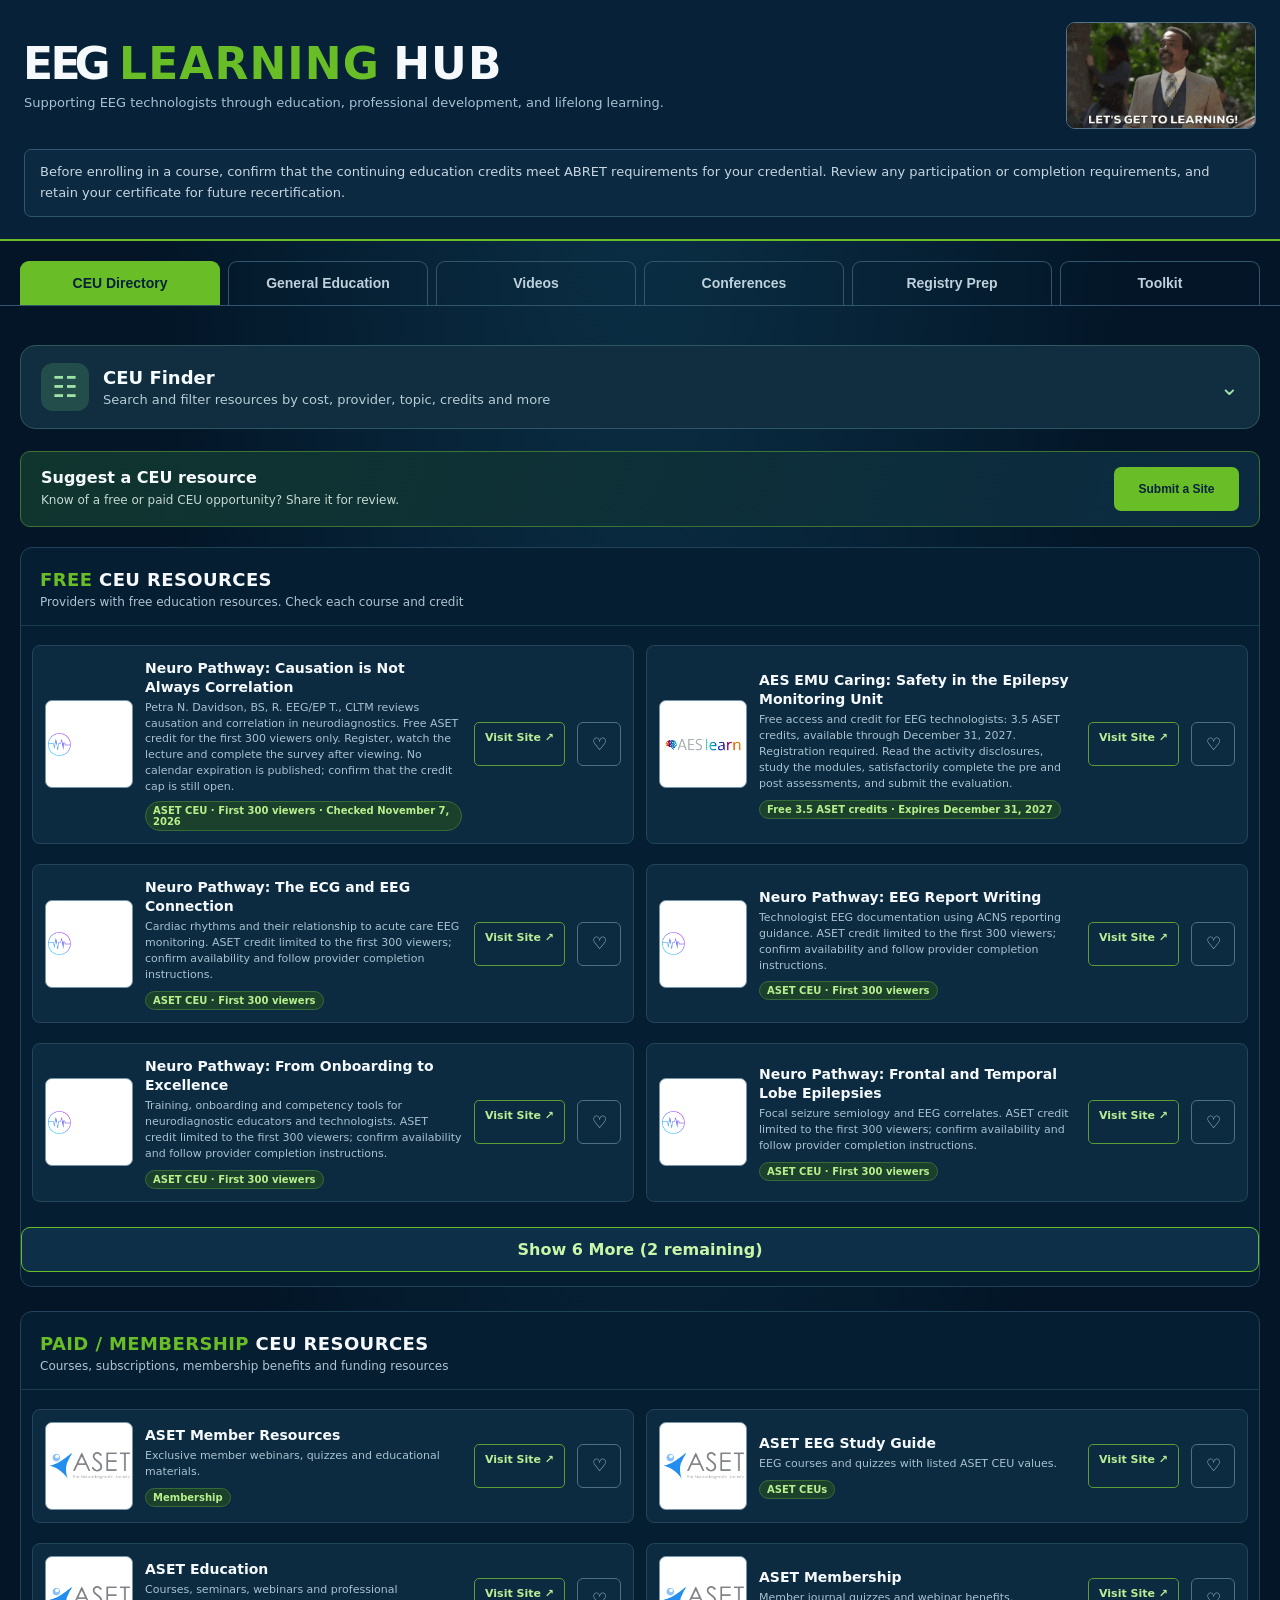
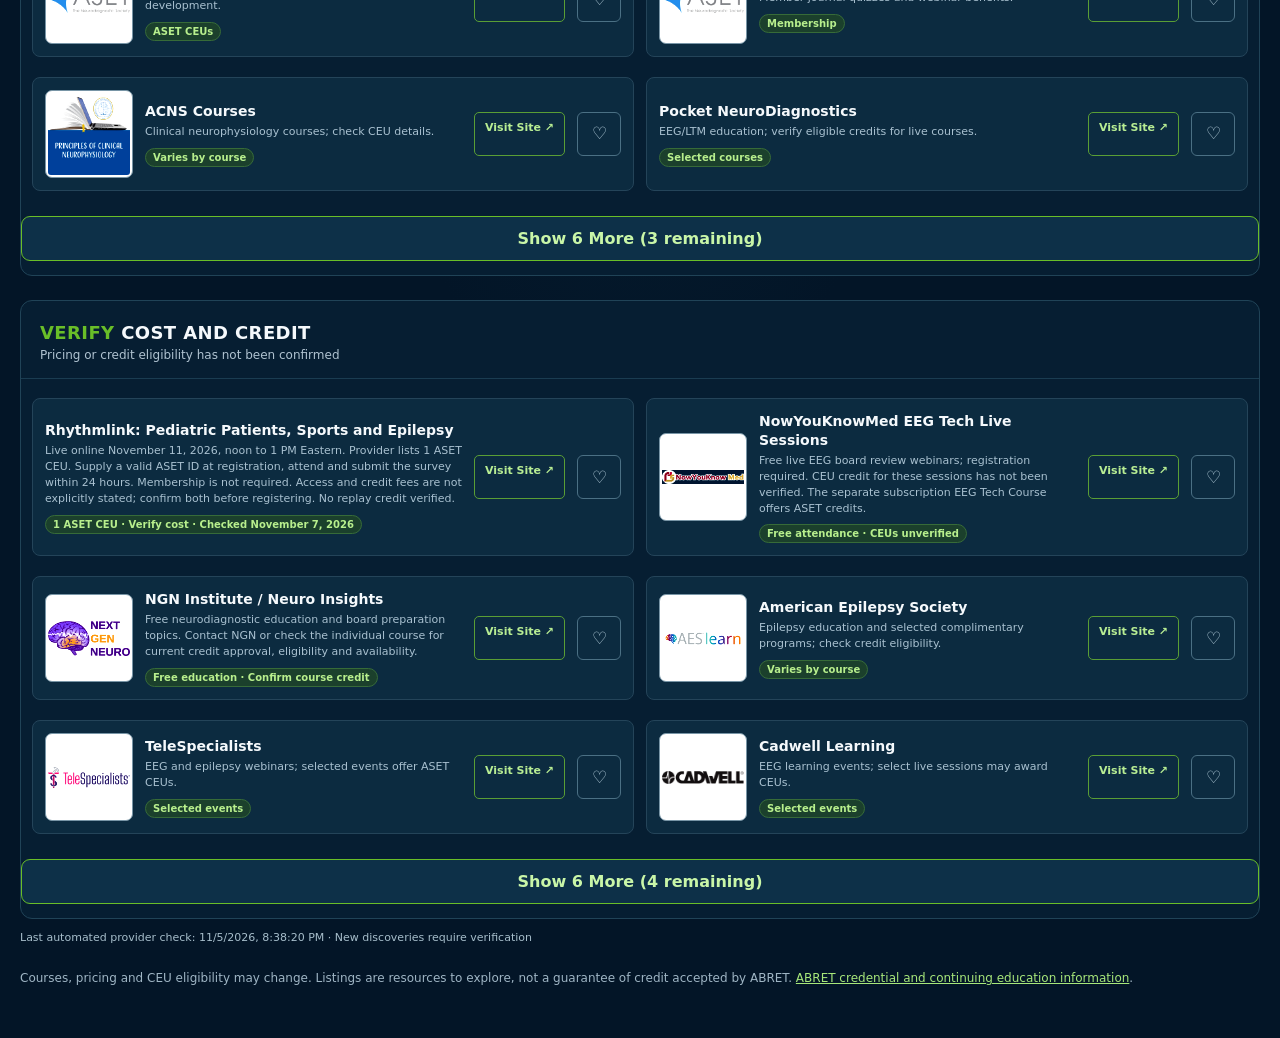
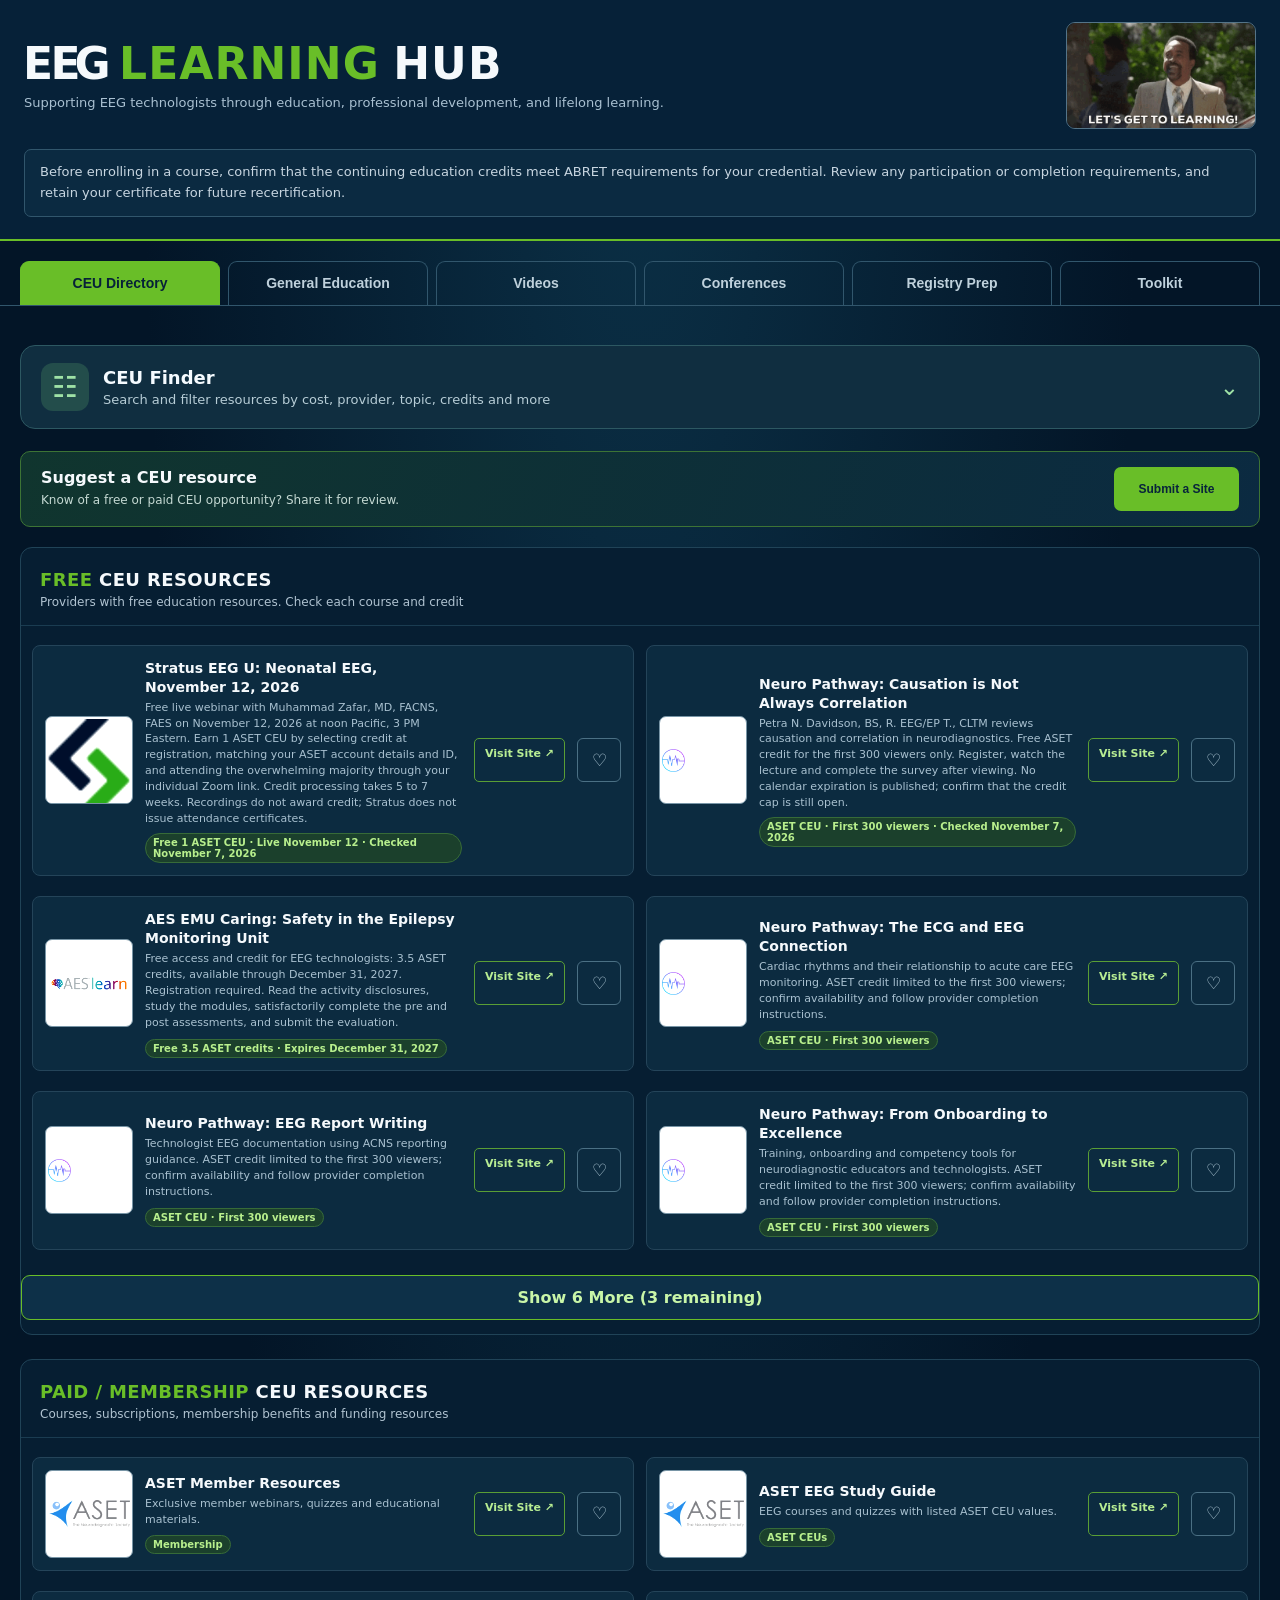
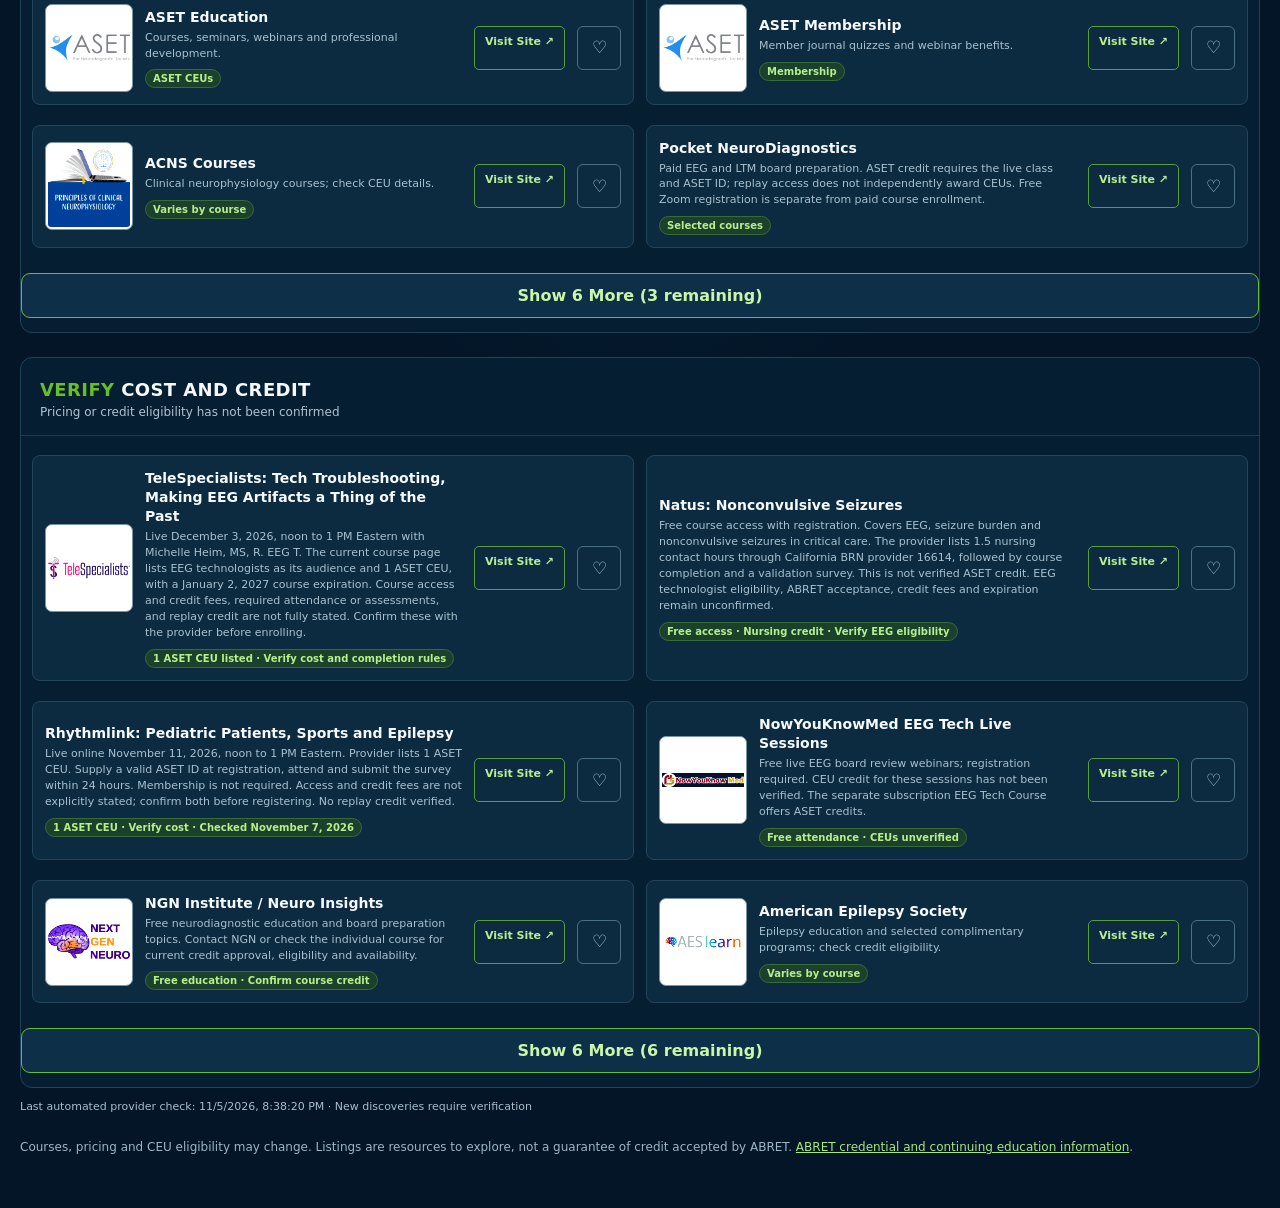
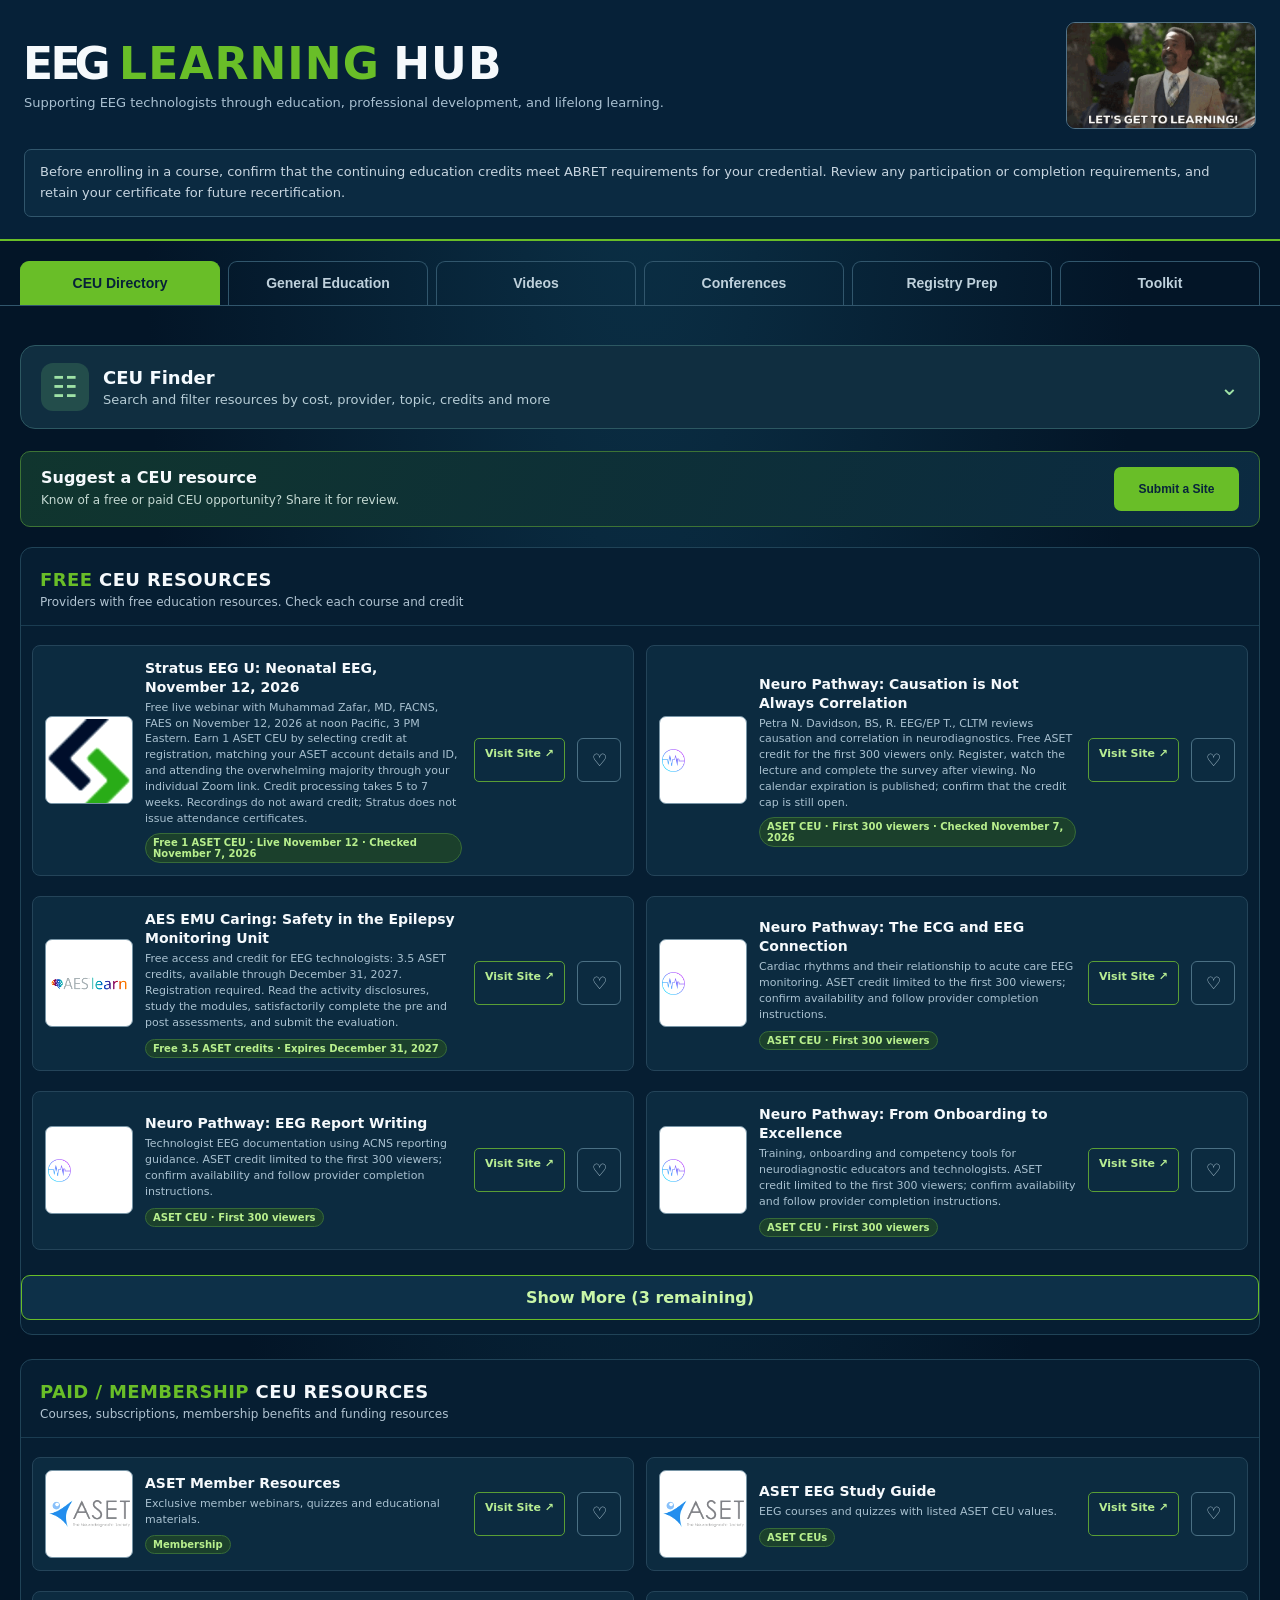
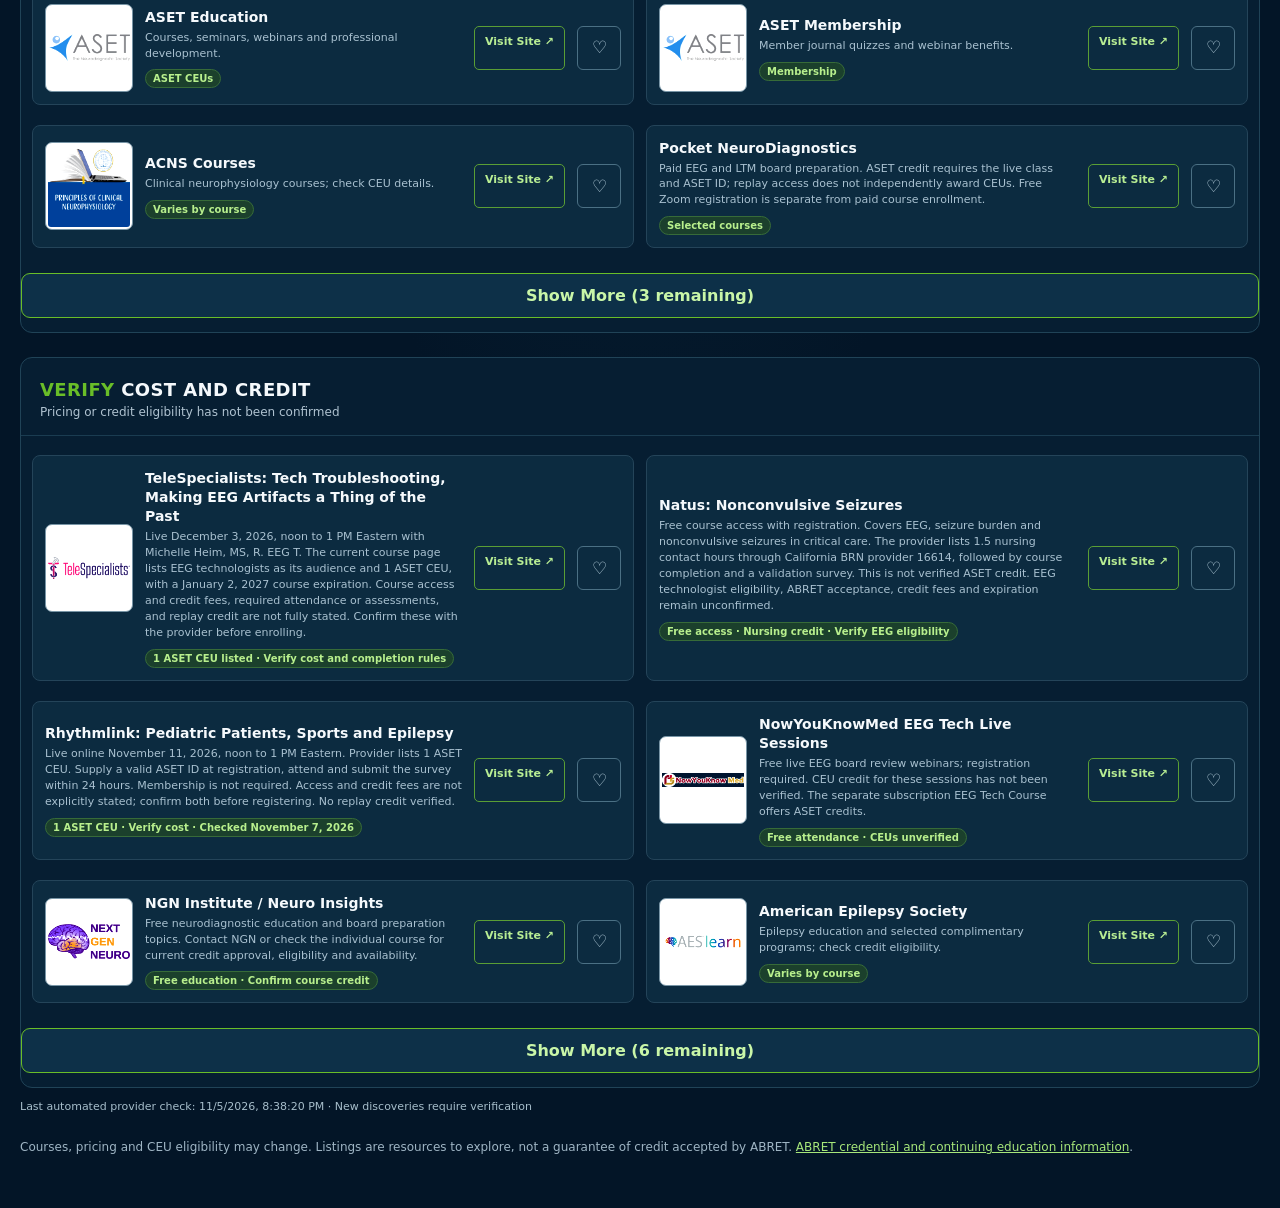
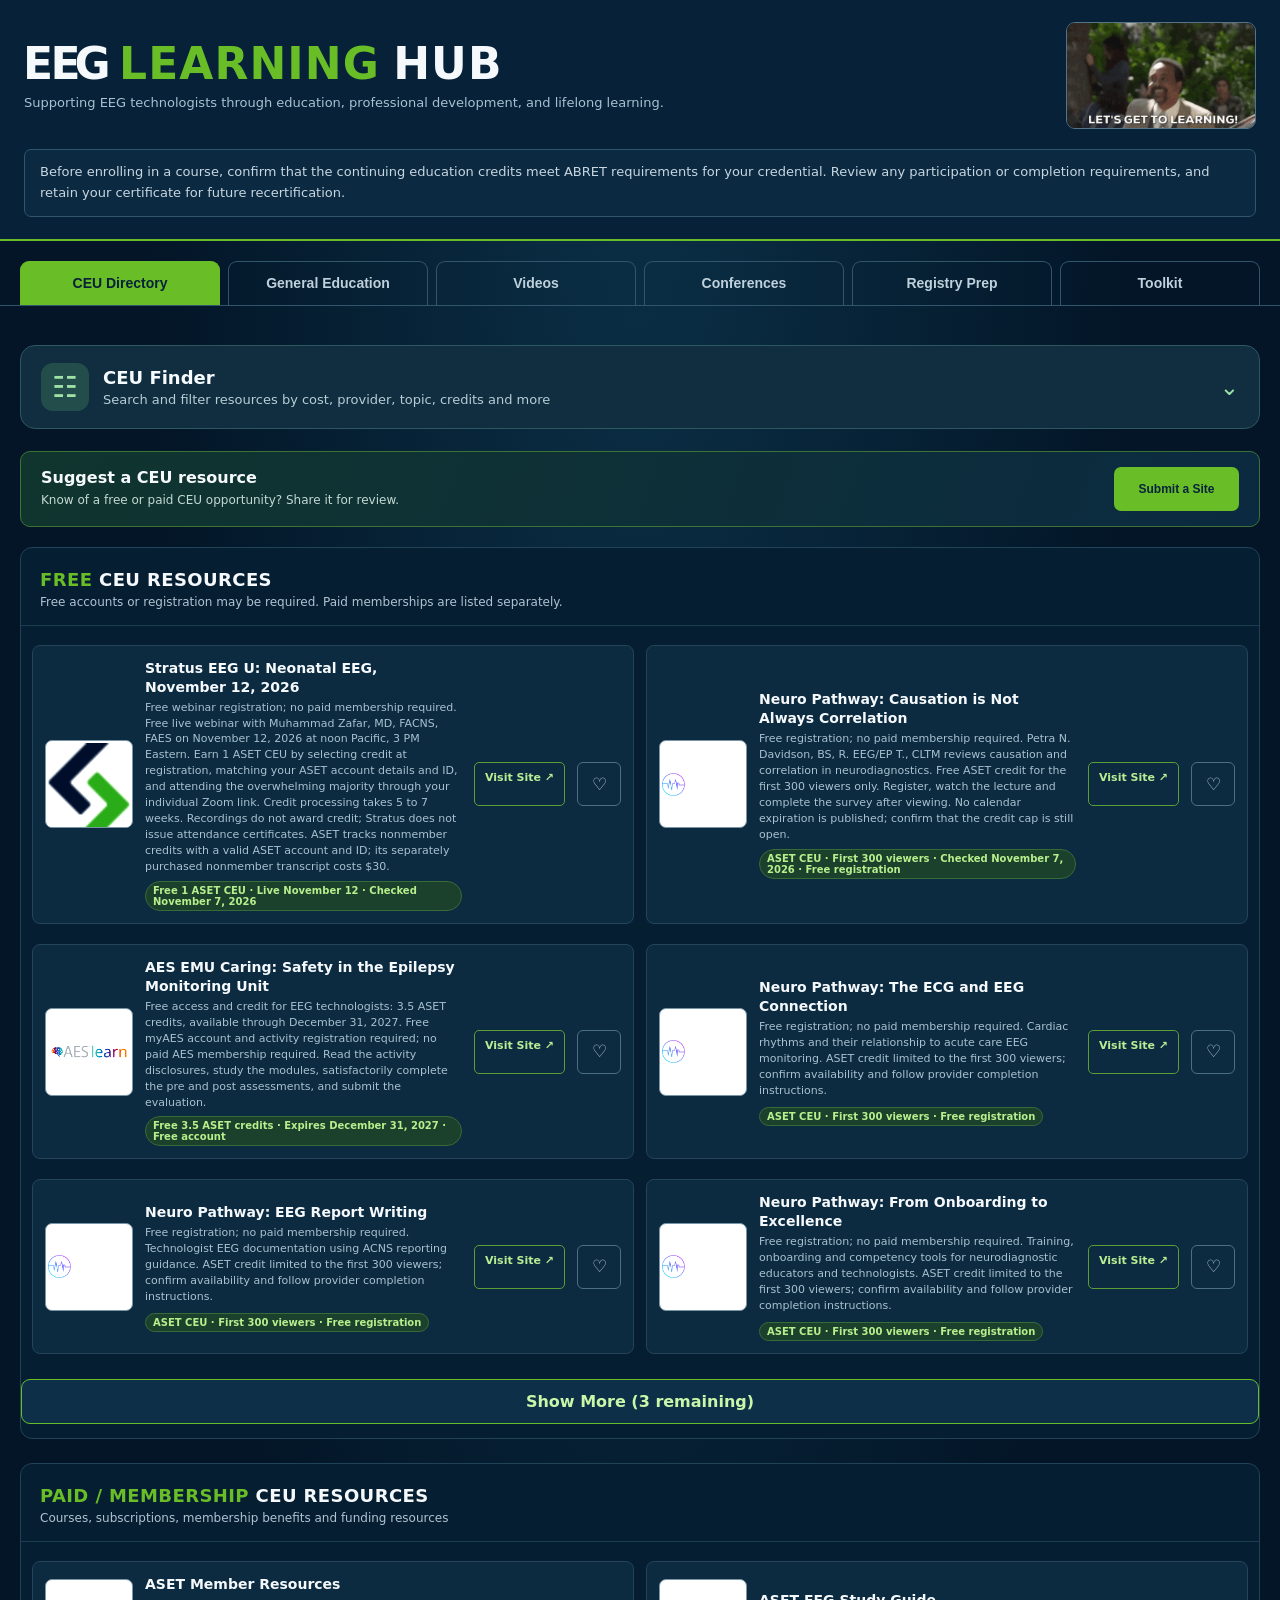
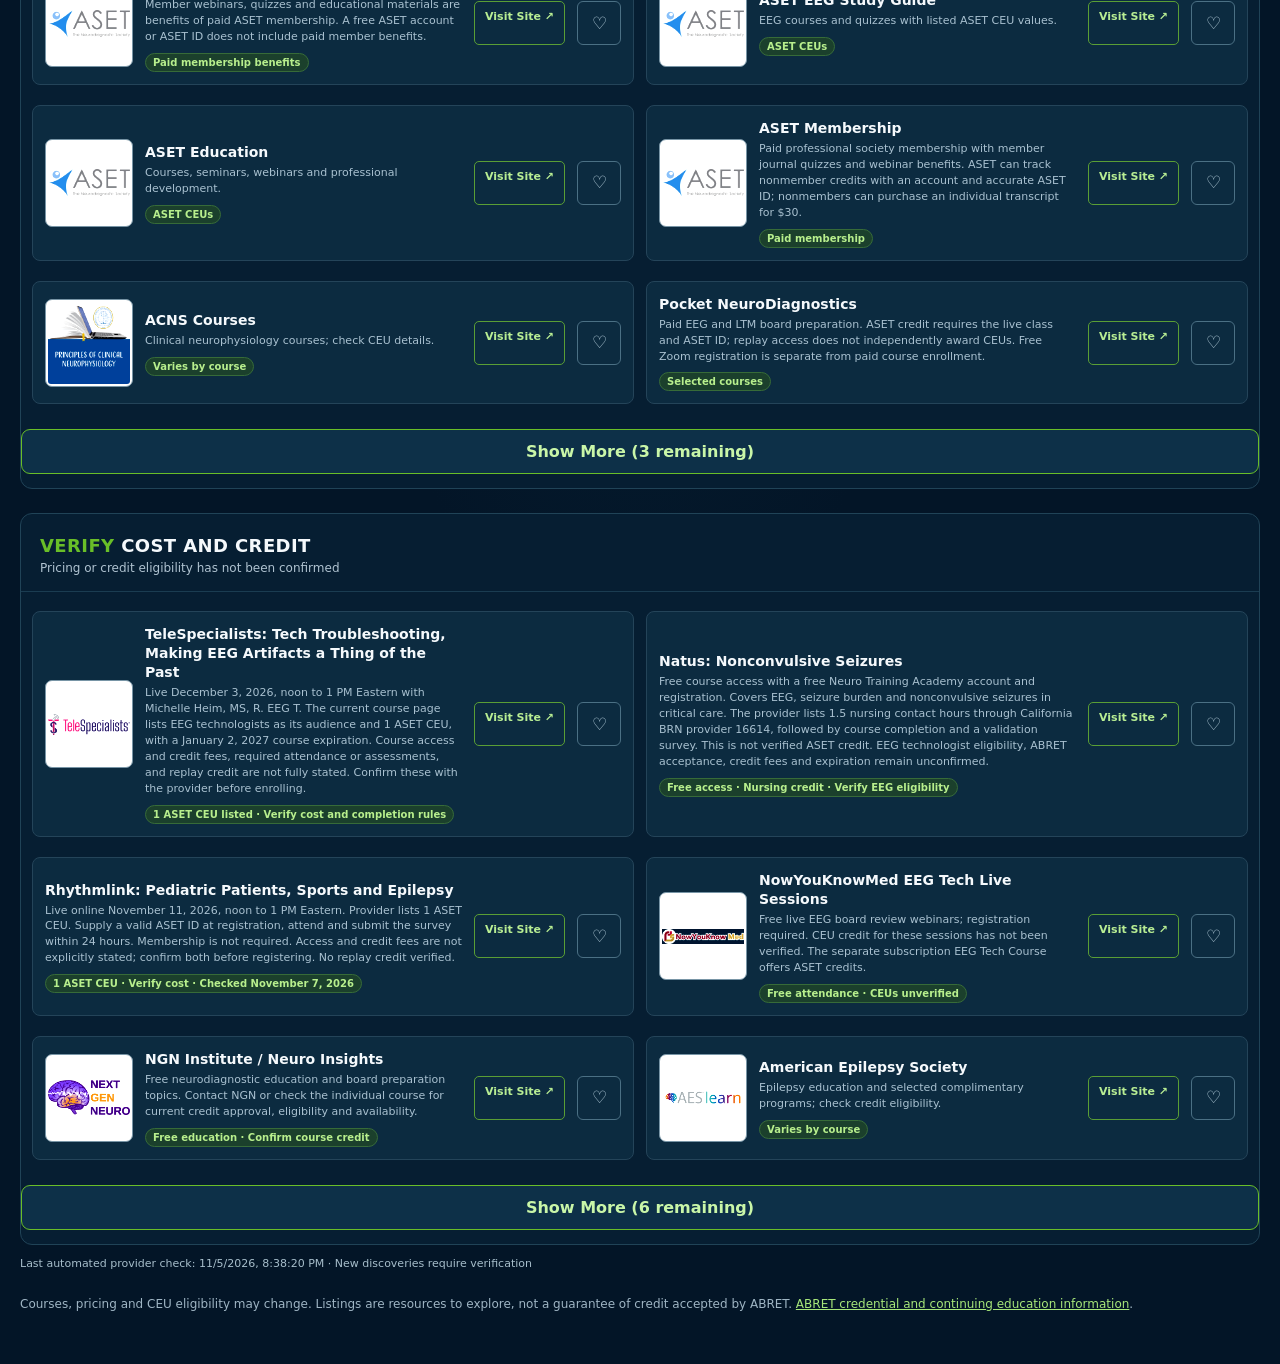
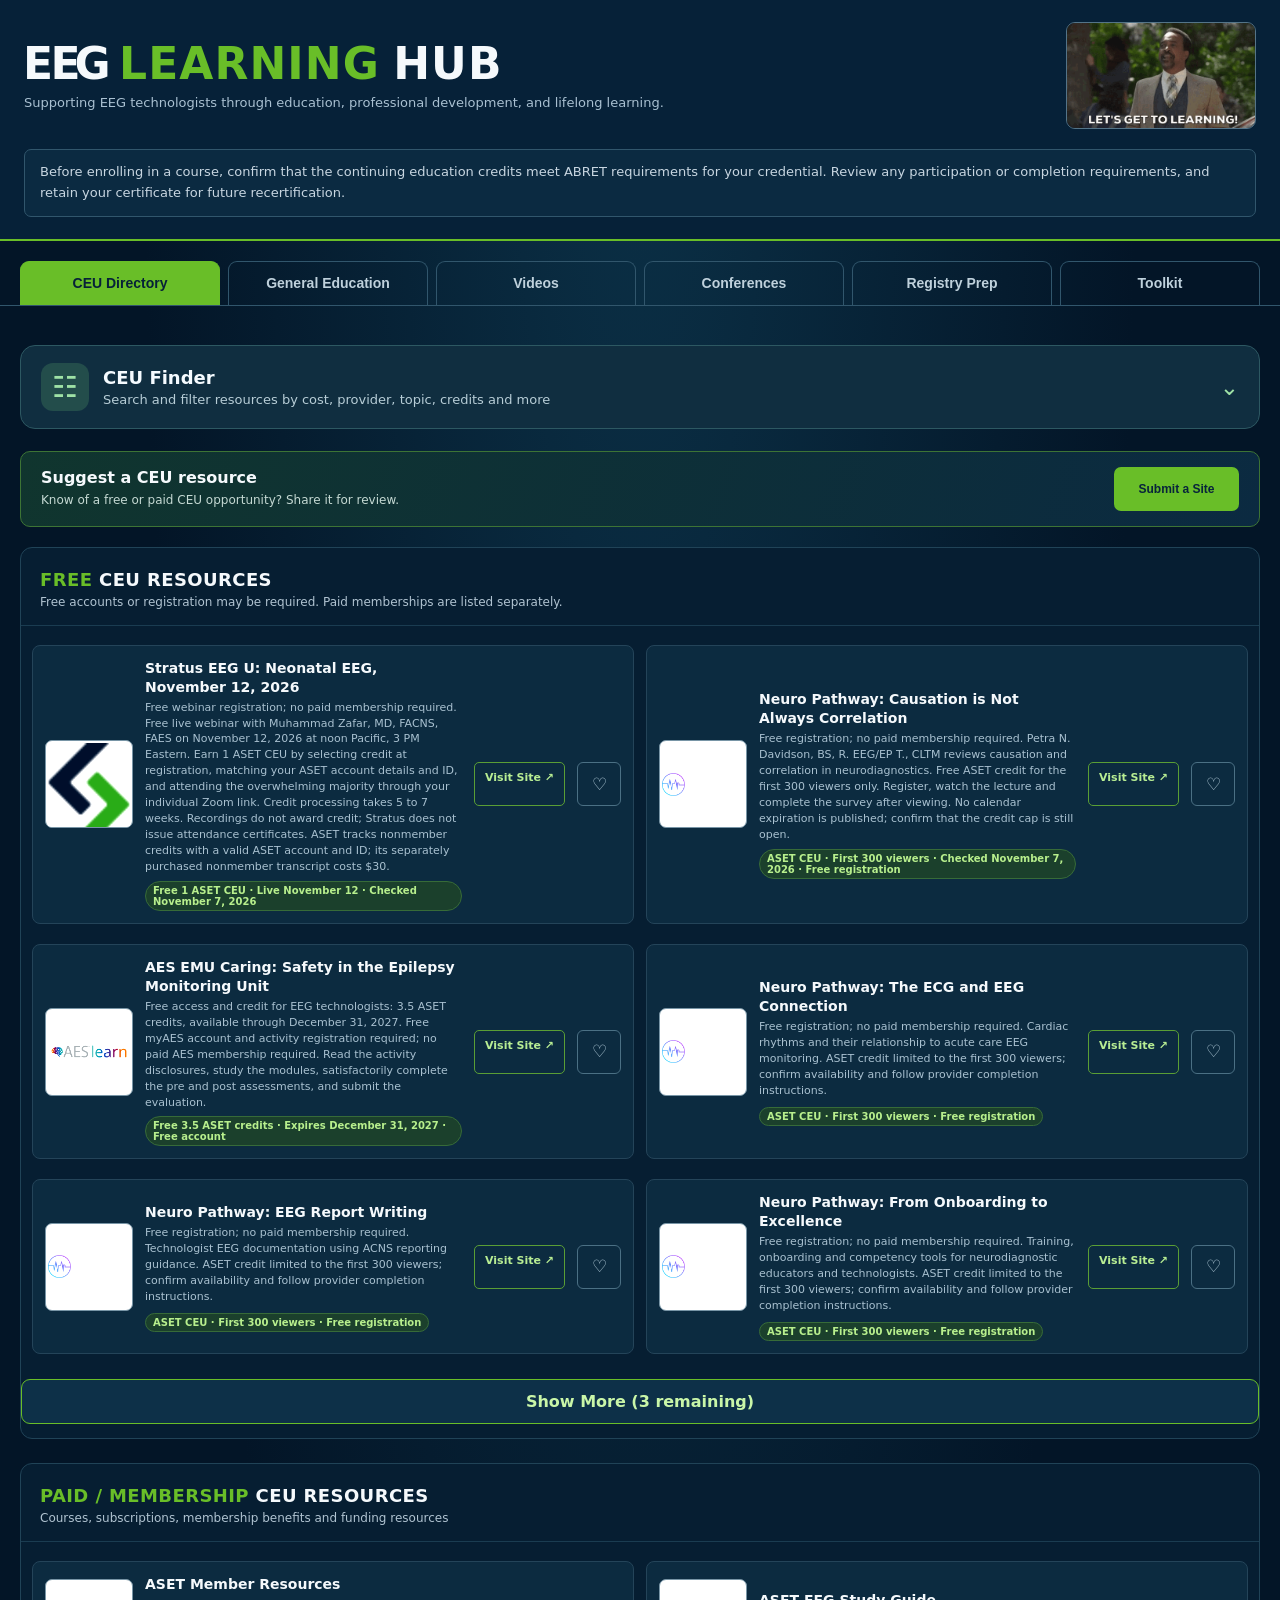
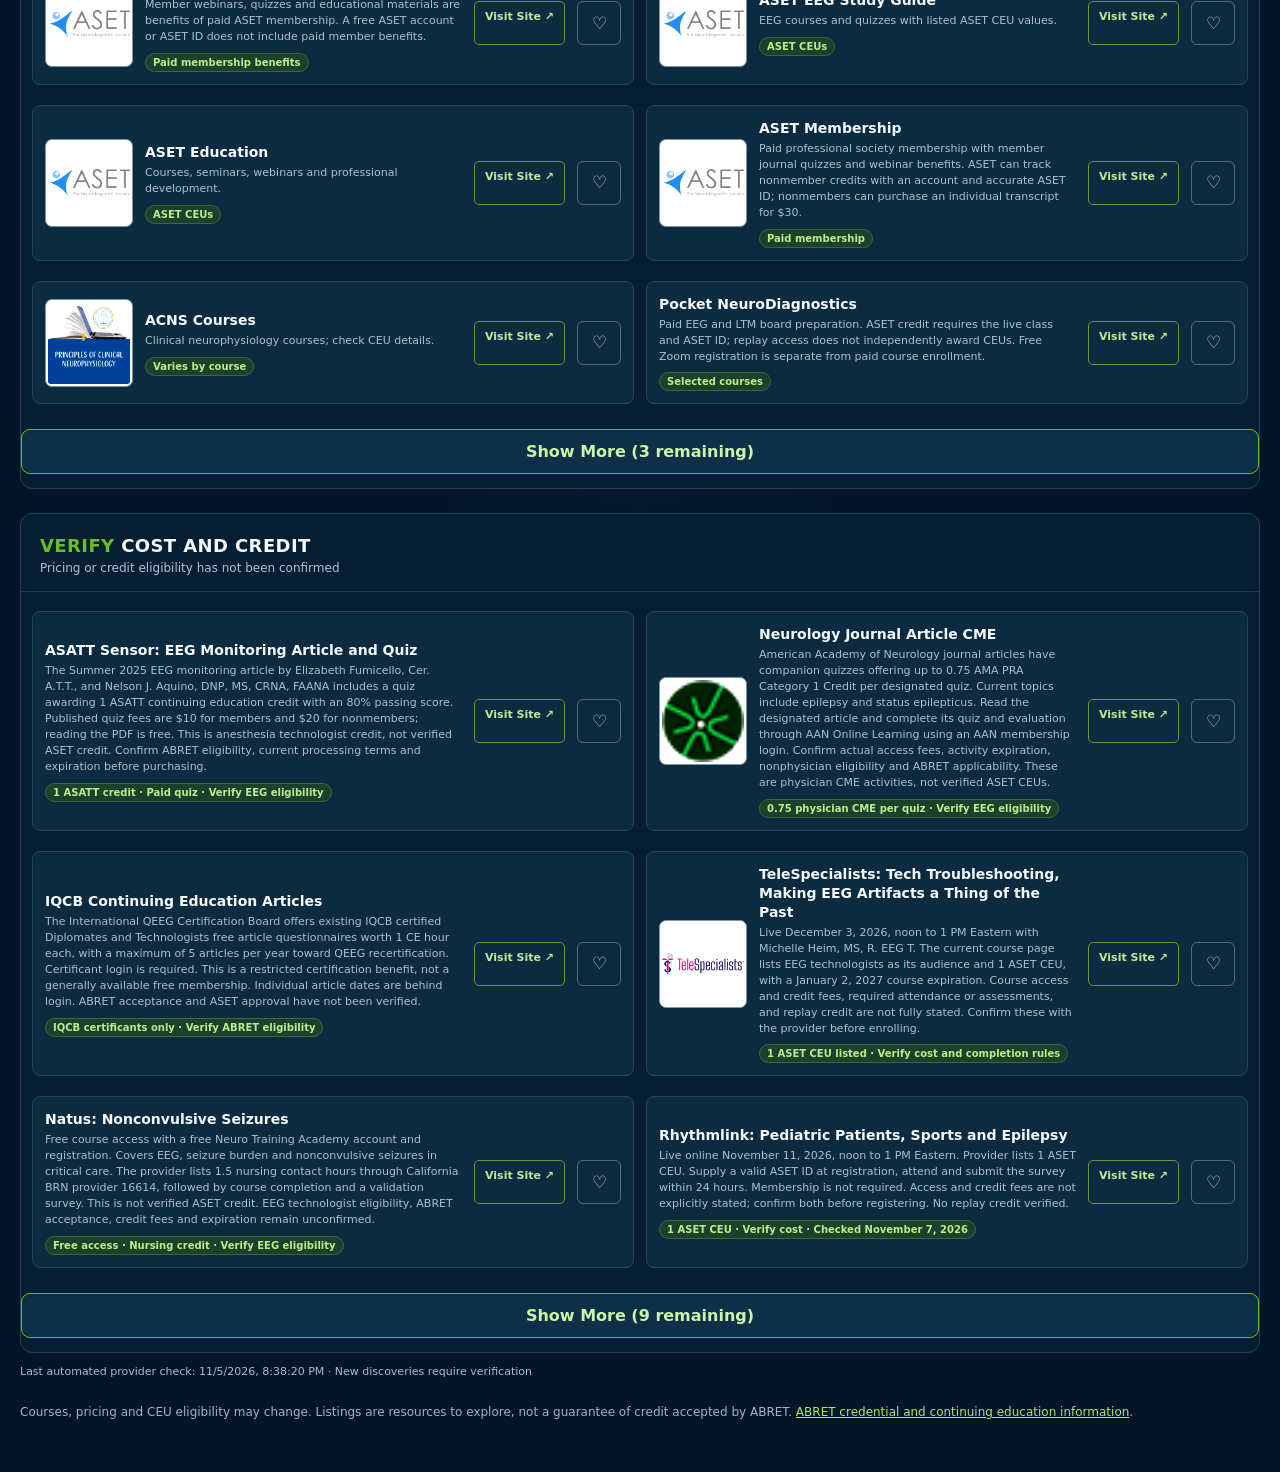
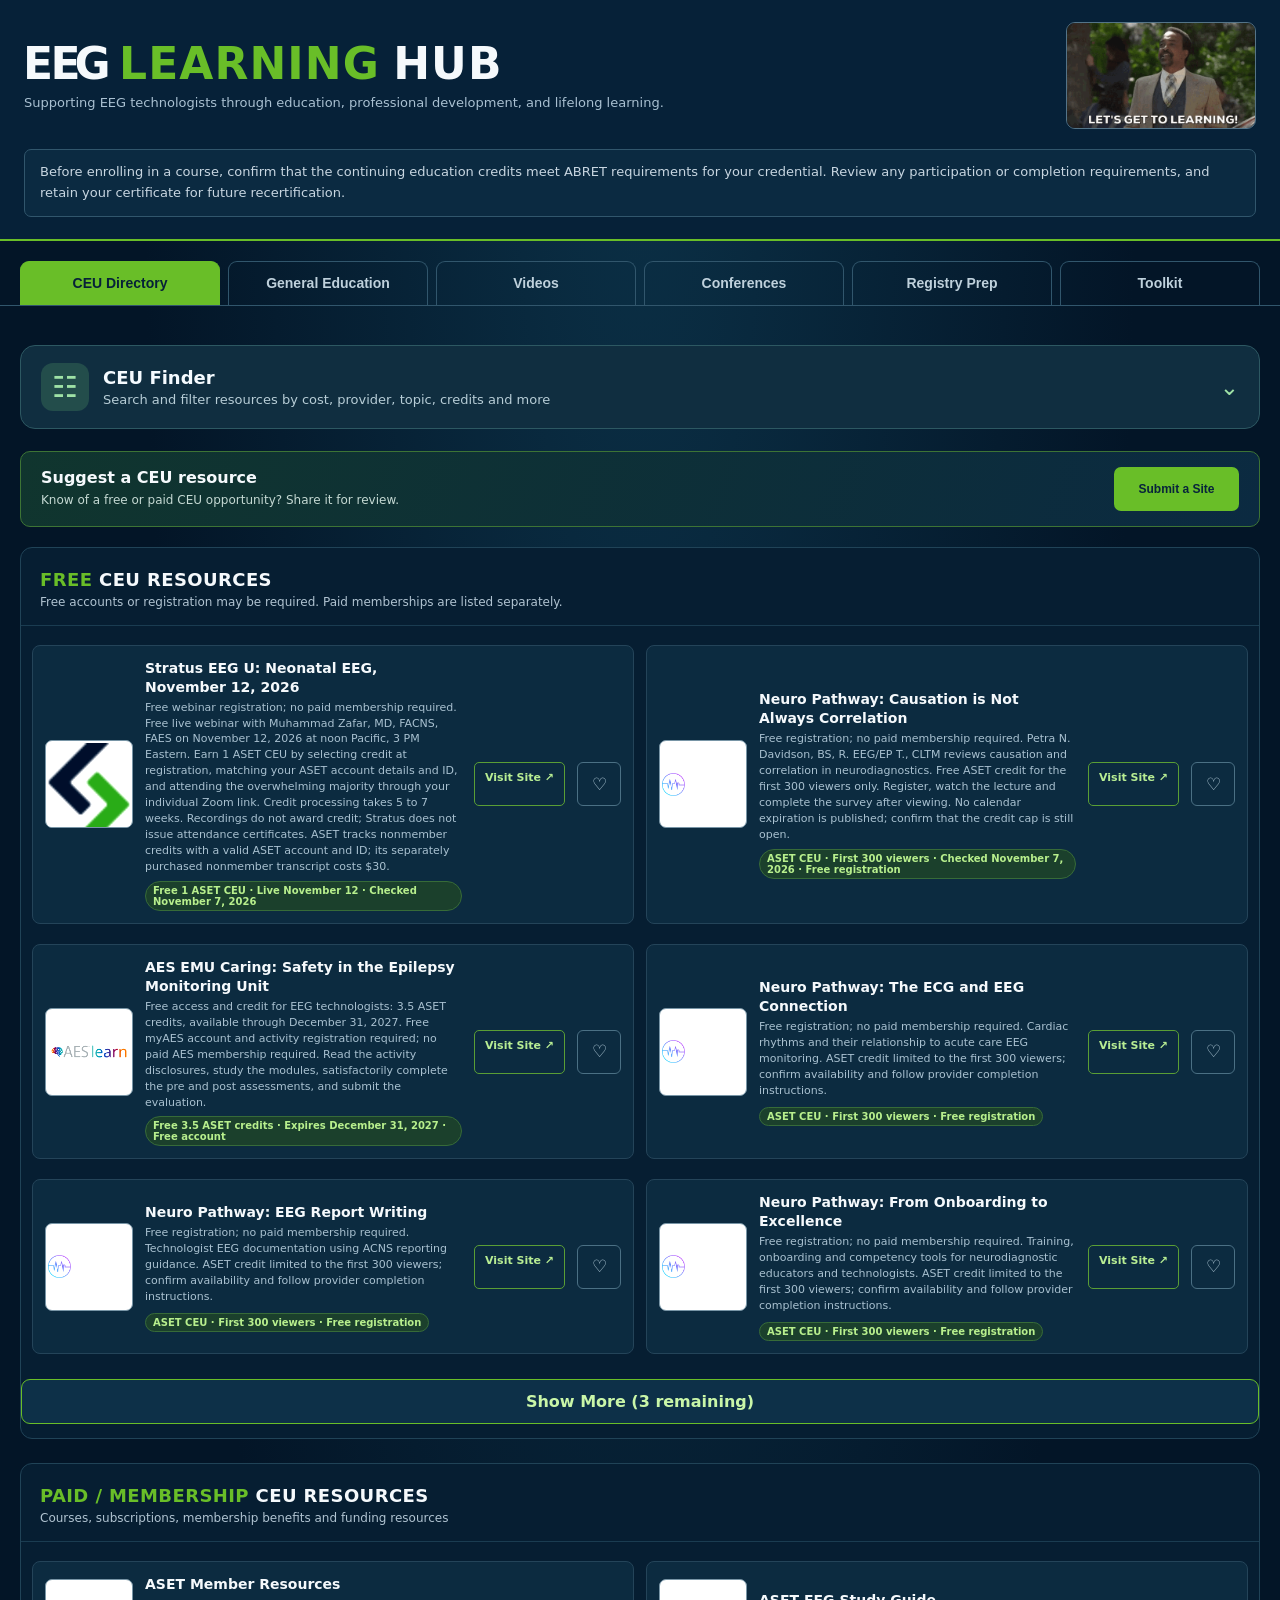
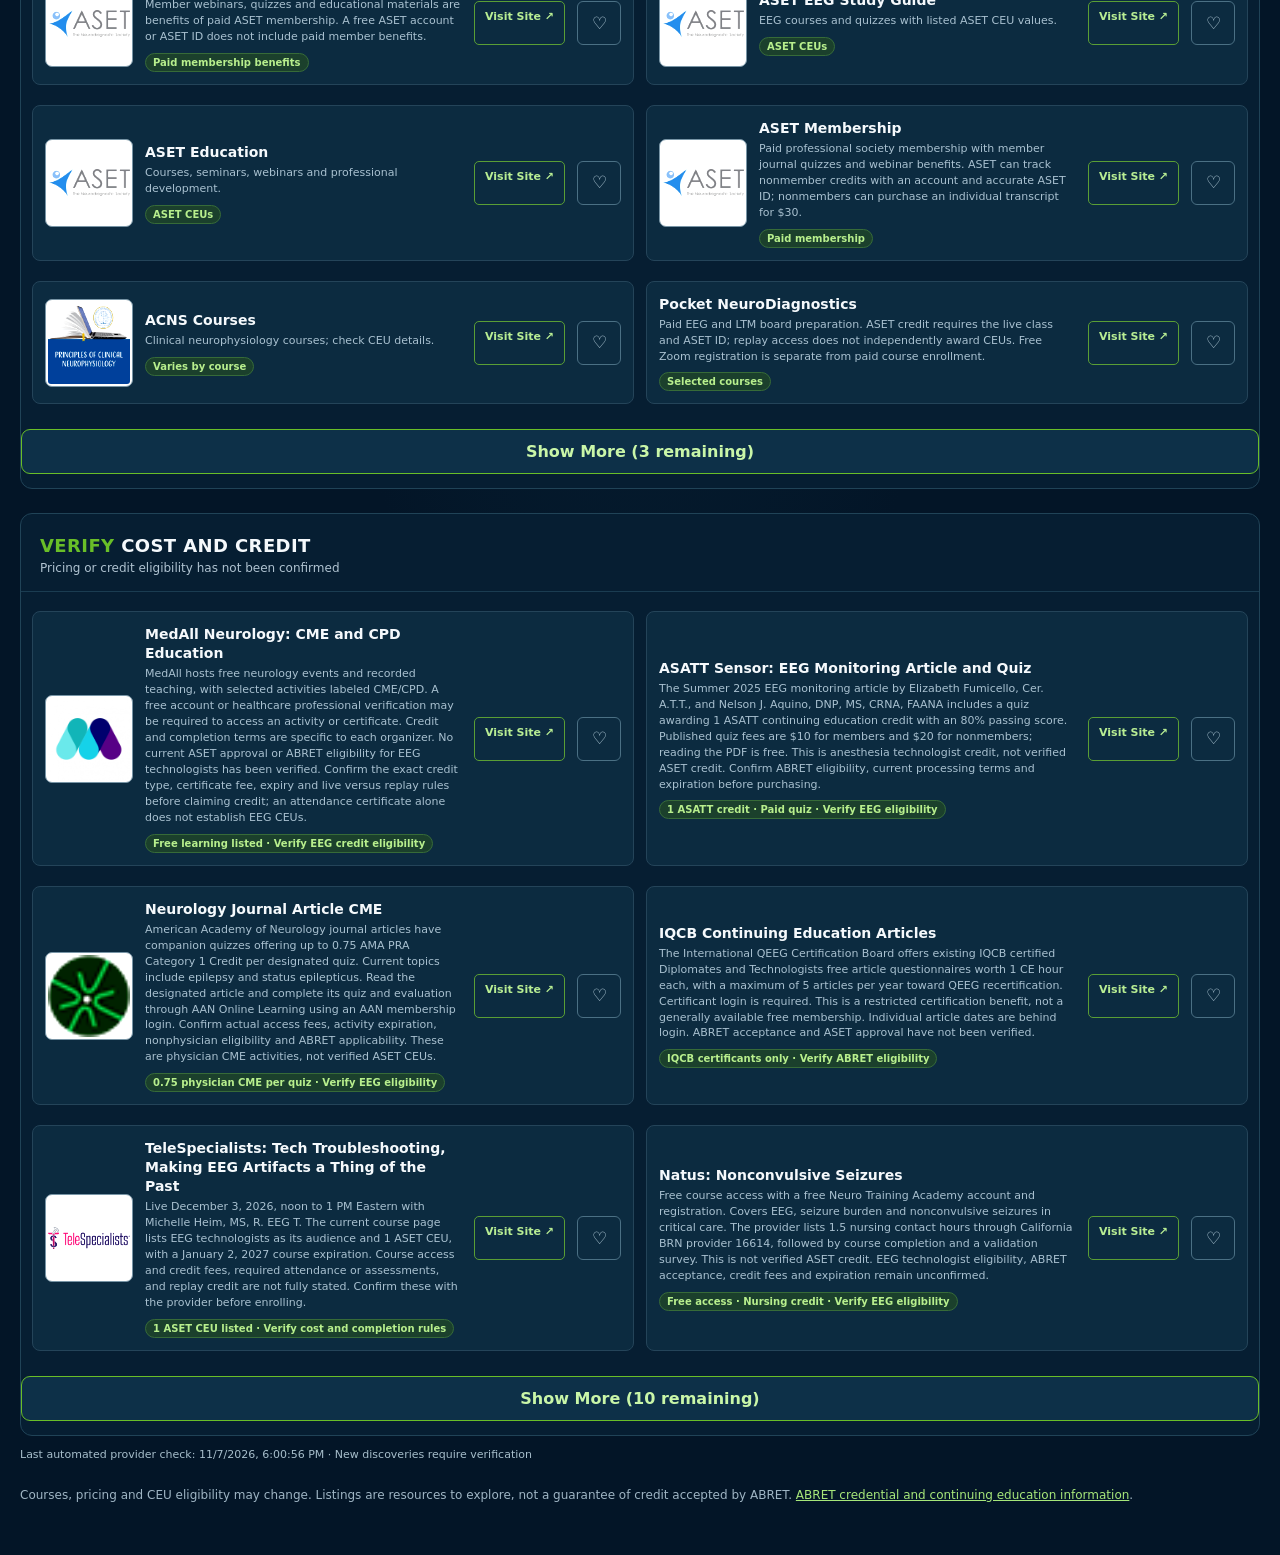
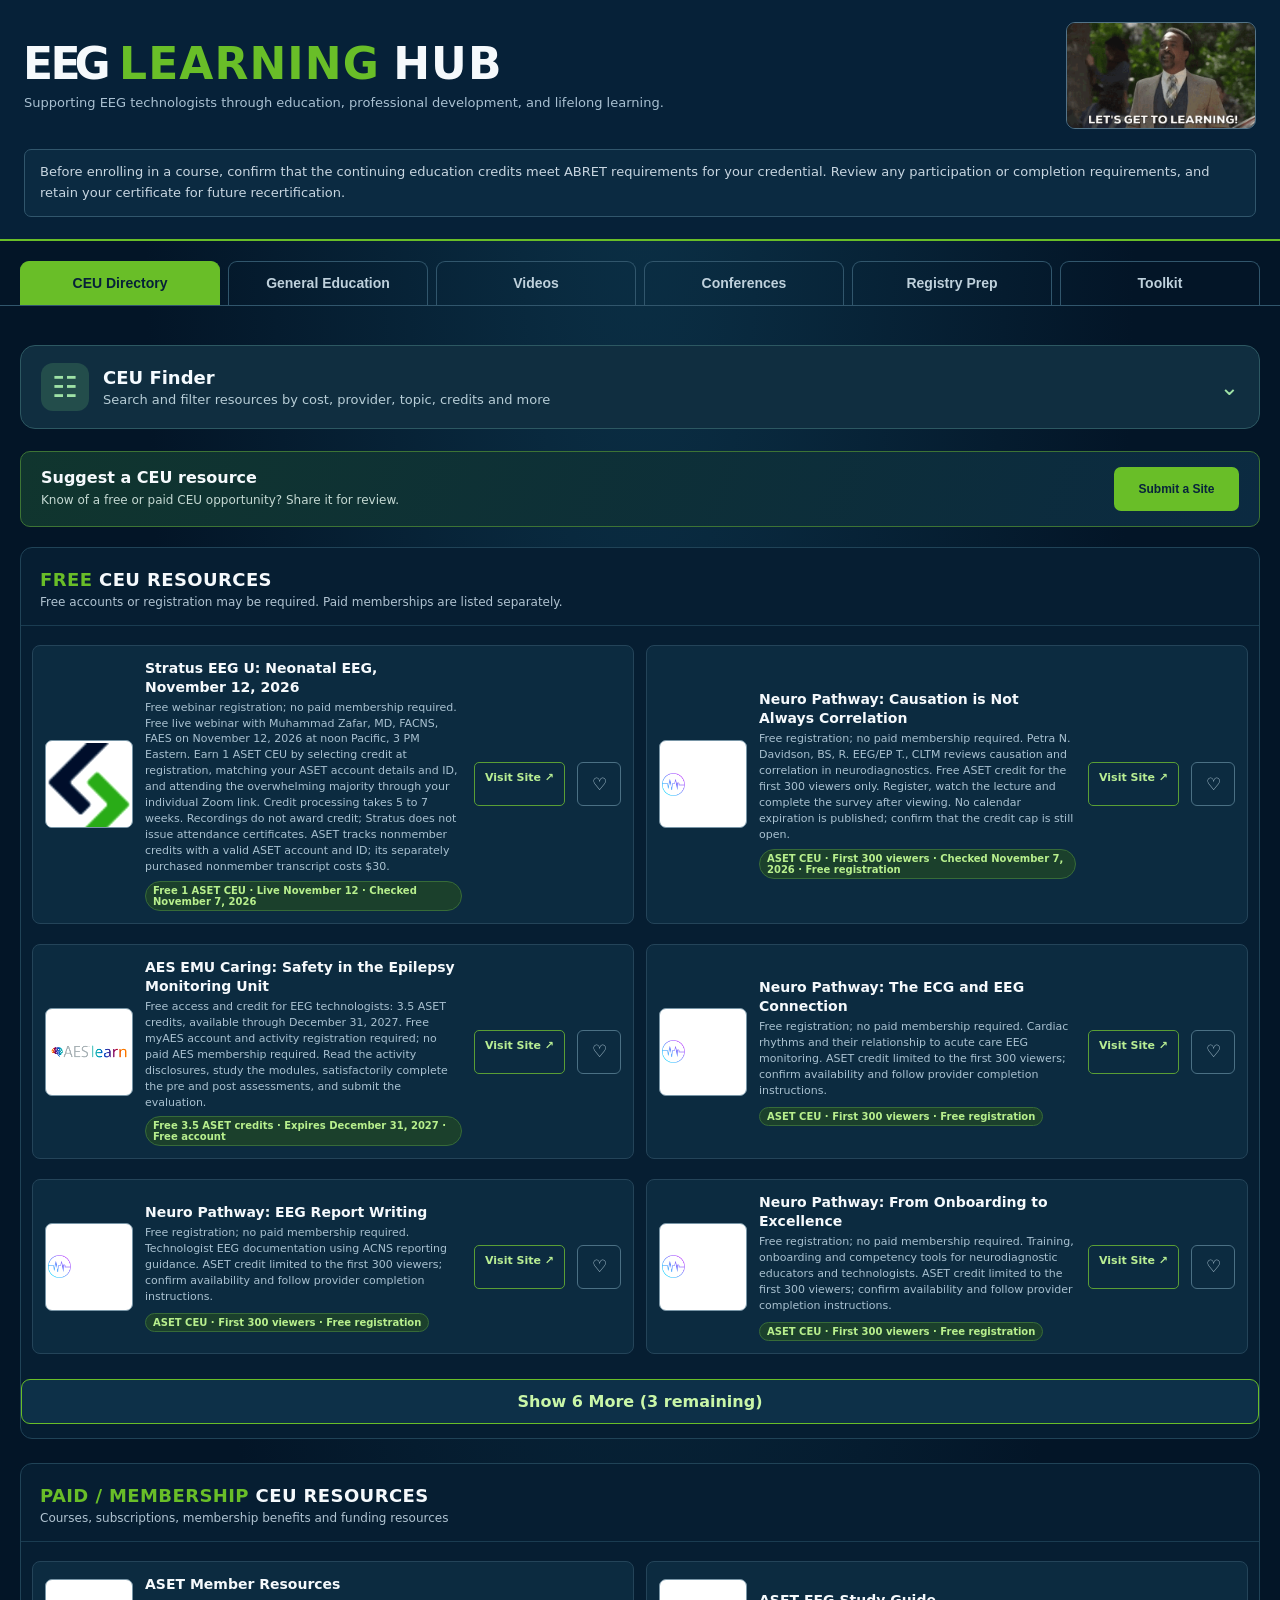
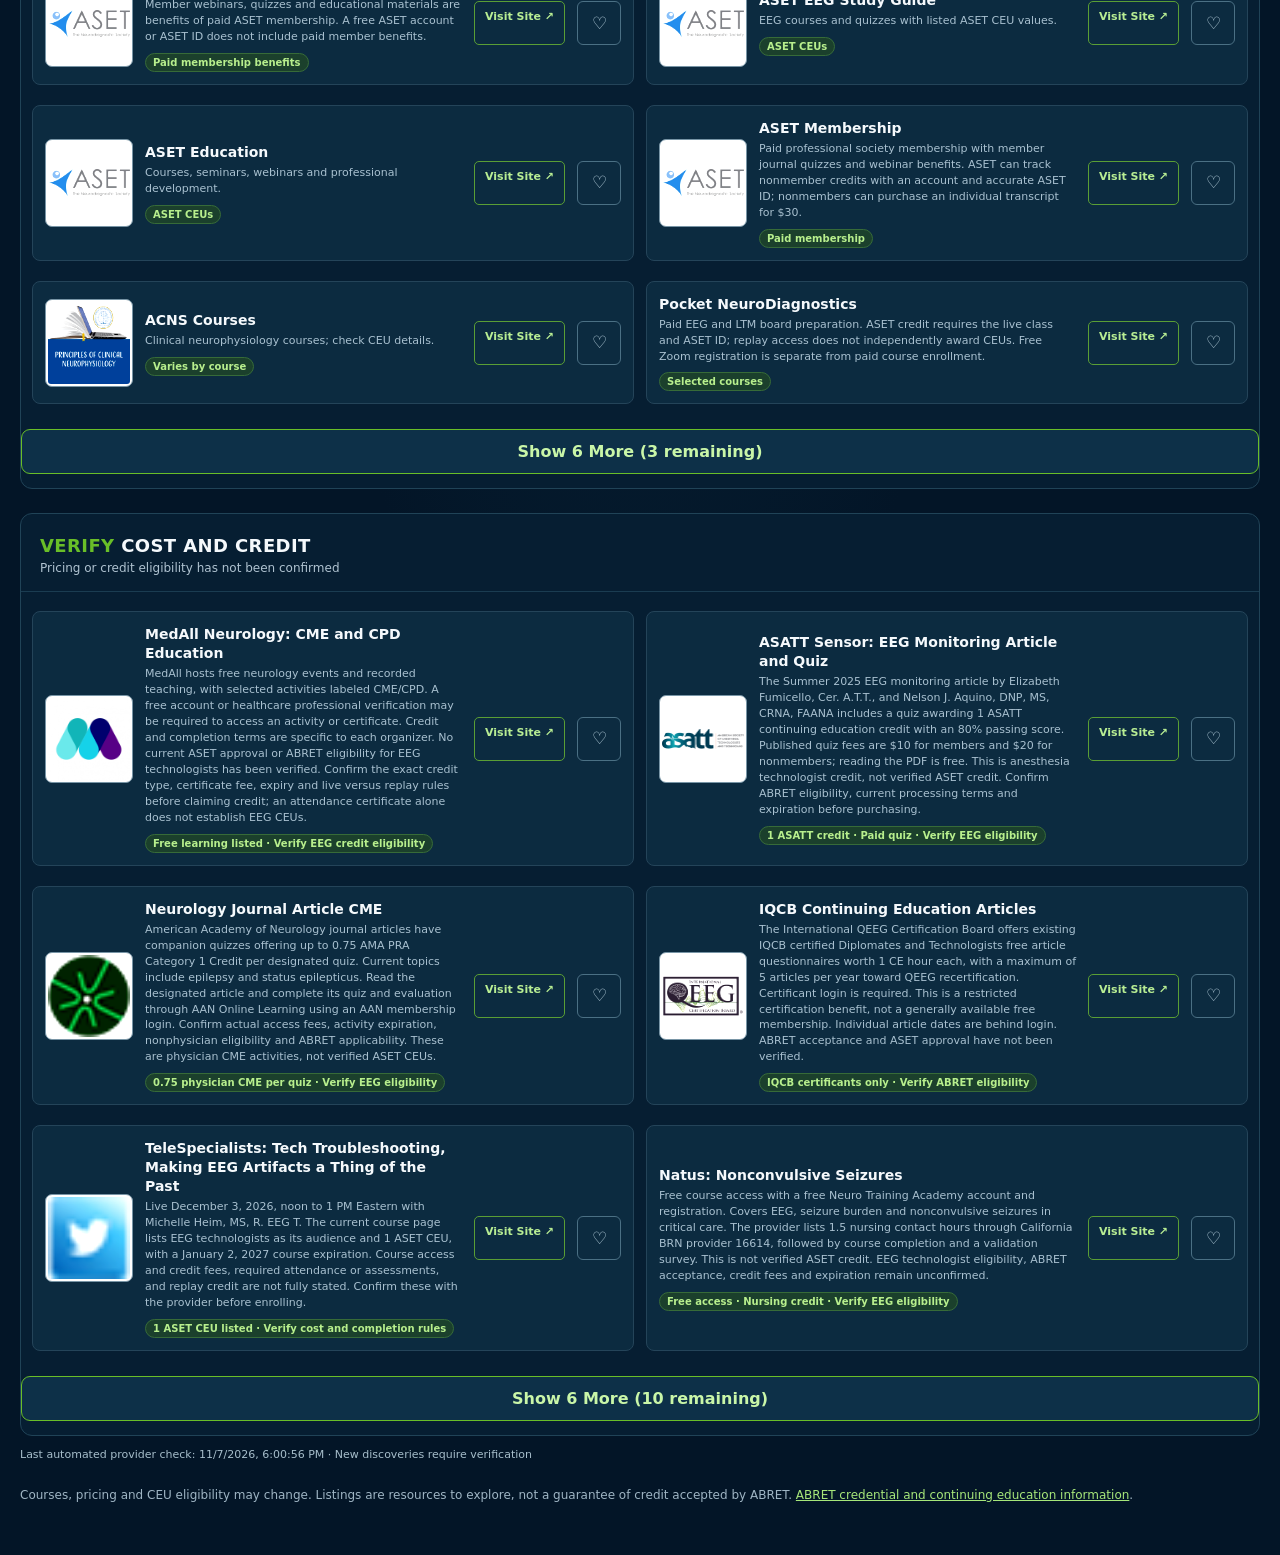
